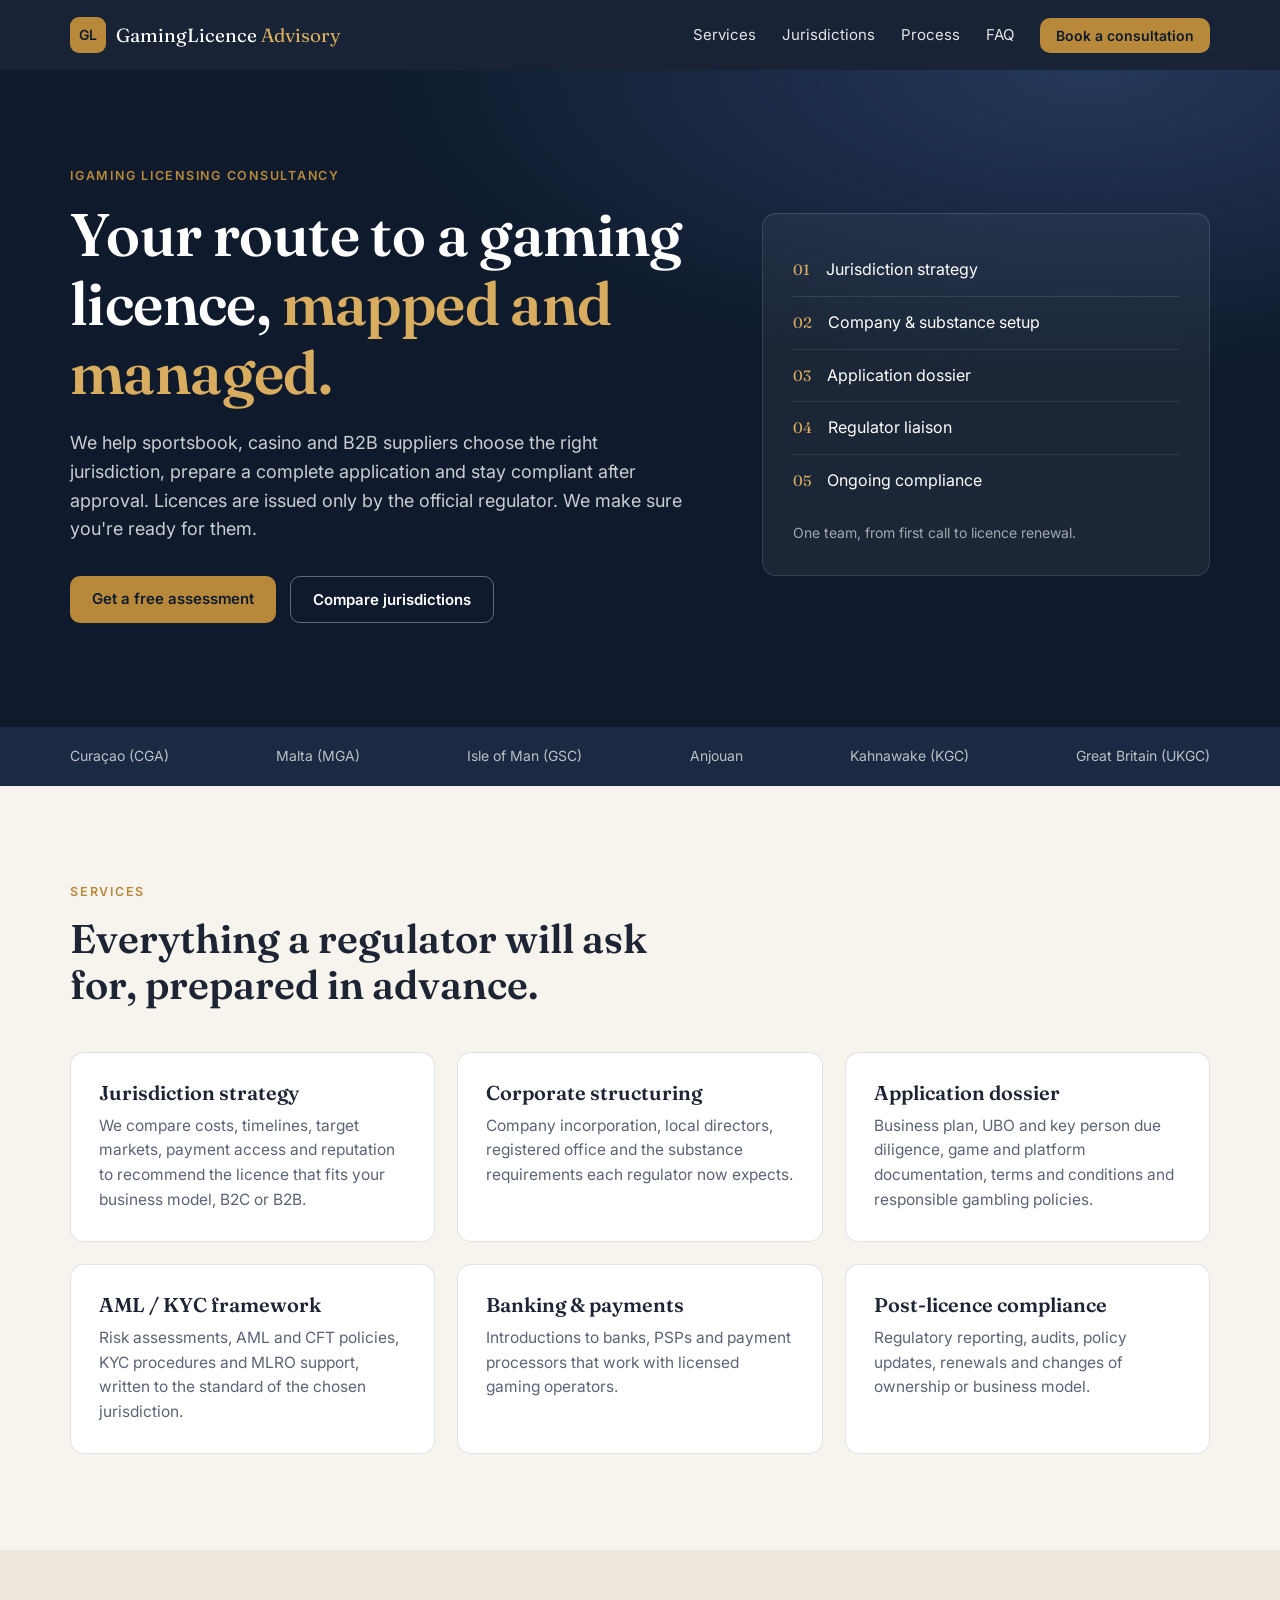
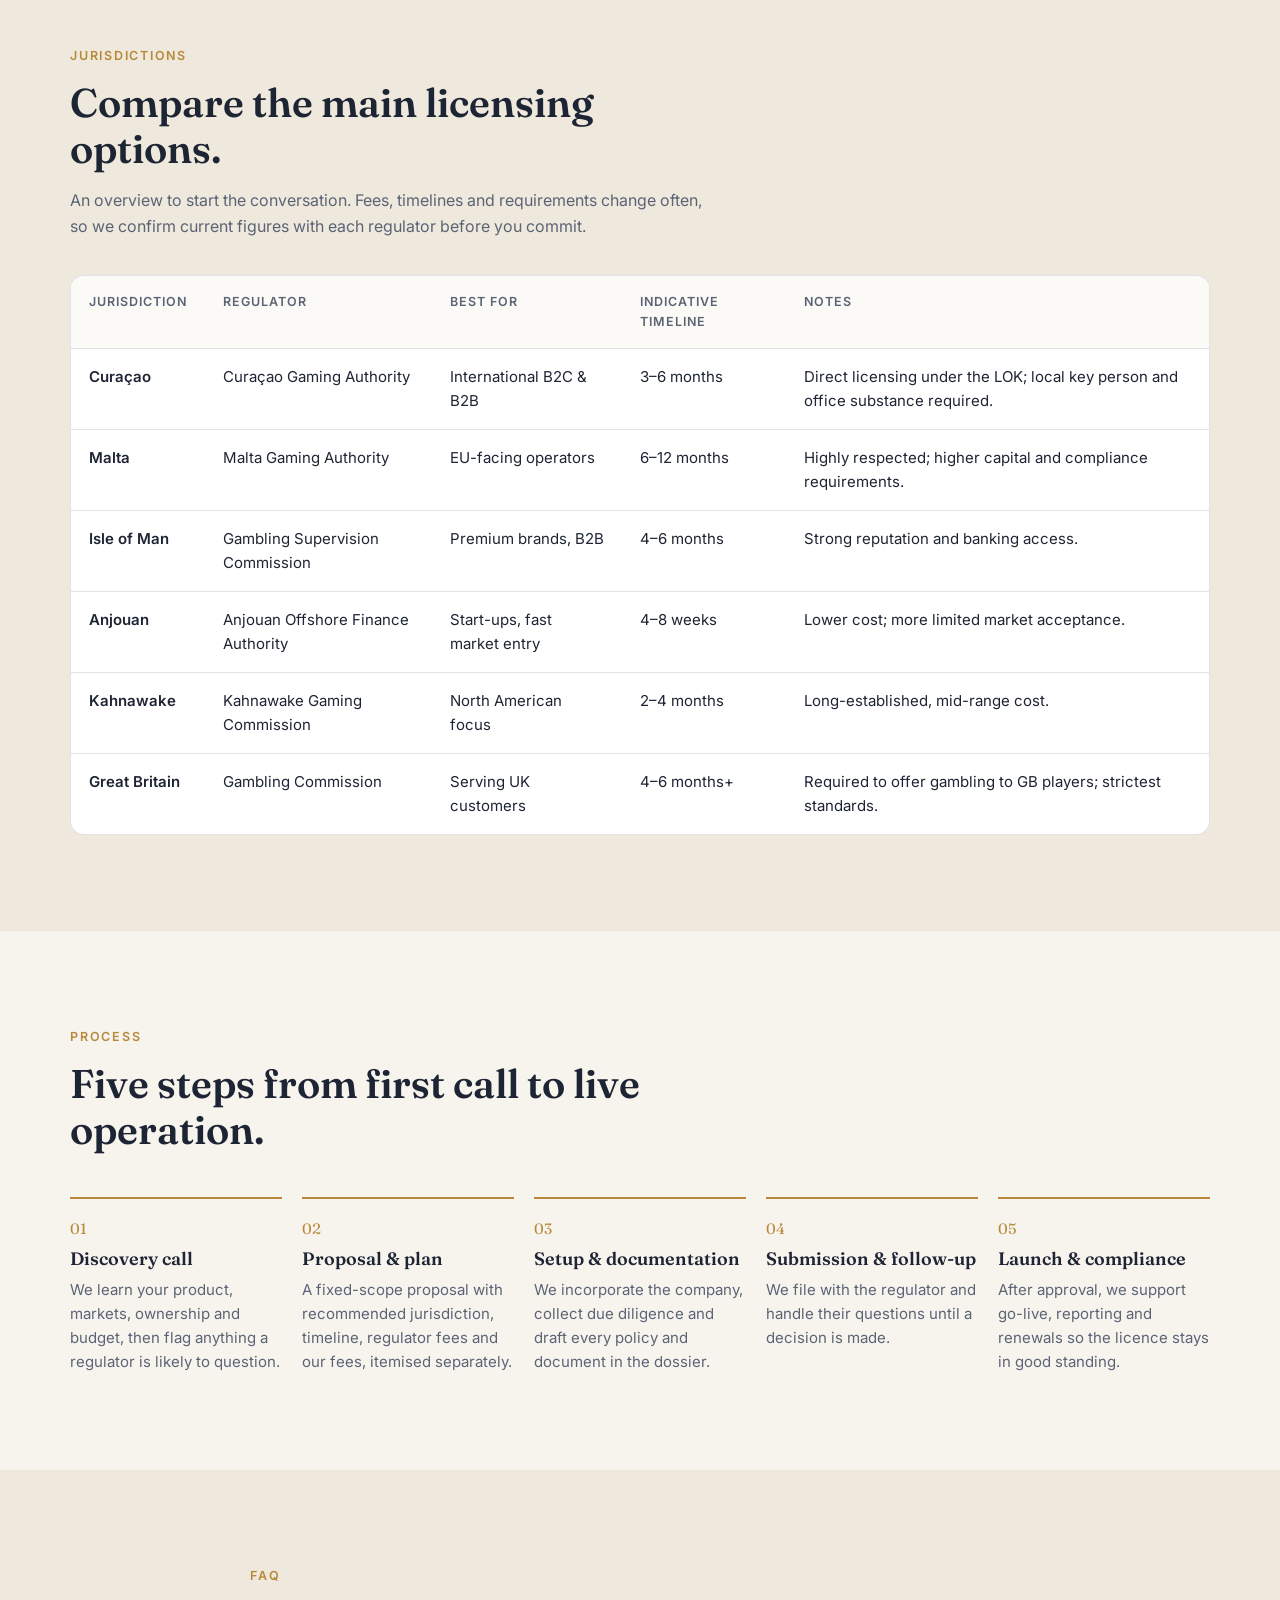
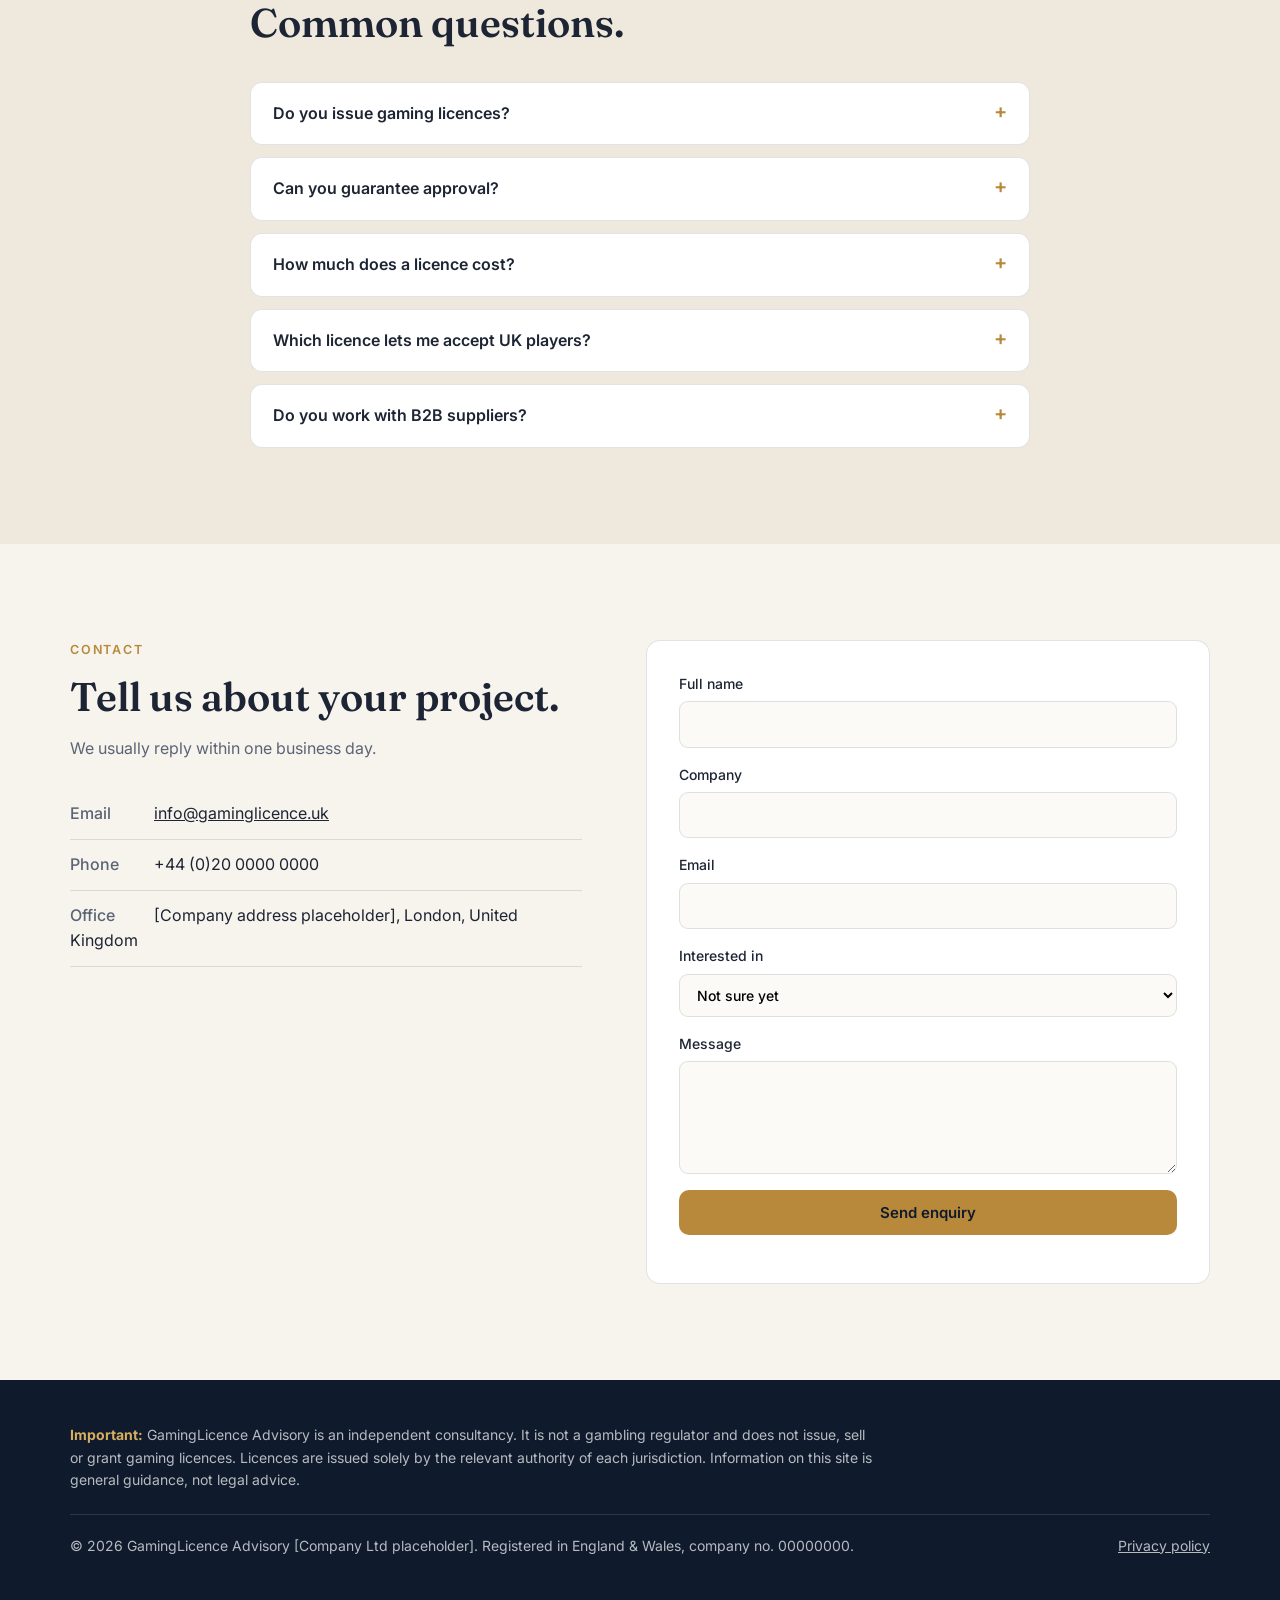
==== index.html @ 2da10152 "Initial site for gaminglicence.uk Co-Authored-By: Claude Opus 5.5 <noreply@anthropic.com> Claude-Ses" ====
<!DOCTYPE html>
<html lang="en">
<head>
<meta charset="utf-8">
<meta name="viewport" content="width=device-width, initial-scale=1">
<title>GamingLicence Advisory — iGaming Licensing Consultancy</title>
<meta name="description" content="Independent consultancy helping betting and casino operators obtain and maintain gaming licences from official regulators in Curaçao, Malta, the Isle of Man, Anjouan, Kahnawake and the UK.">
<link rel="icon" href="assets/favicon.svg" type="image/svg+xml">
<link rel="preconnect" href="https://fonts.googleapis.com">
<link rel="preconnect" href="https://fonts.gstatic.com" crossorigin>
<link href="https://fonts.googleapis.com/css2?family=Fraunces:opsz,wght@9..144,400;9..144,600&family=Inter:wght@400;500;600&display=swap" rel="stylesheet">
<link rel="stylesheet" href="assets/styles.css">
</head>
<body>

<header class="site-header">
  <div class="wrap header-inner">
    <a href="#top" class="brand" aria-label="GamingLicence Advisory home">
      <span class="brand-mark" aria-hidden="true">GL</span>
      <span class="brand-text">GamingLicence<em>Advisory</em></span>
    </a>
    <button class="nav-toggle" aria-expanded="false" aria-controls="nav">Menu</button>
    <nav id="nav" class="nav">
      <a href="#services">Services</a>
      <a href="#jurisdictions">Jurisdictions</a>
      <a href="#process">Process</a>
      <a href="#faq">FAQ</a>
      <a href="#contact" class="btn btn-small">Book a consultation</a>
    </nav>
  </div>
</header>

<main id="top">

  <section class="hero">
    <div class="wrap hero-grid">
      <div>
        <p class="eyebrow">iGaming licensing consultancy</p>
        <h1>Your route to a gaming licence, <span class="accent">mapped and managed.</span></h1>
        <p class="lead">We help sportsbook, casino and B2B suppliers choose the right jurisdiction, prepare a complete application and stay compliant after approval. Licences are issued only by the official regulator. We make sure you're ready for them.</p>
        <div class="hero-cta">
          <a href="#contact" class="btn">Get a free assessment</a>
          <a href="#jurisdictions" class="btn btn-ghost">Compare jurisdictions</a>
        </div>
      </div>
      <aside class="hero-card" aria-label="How we work">
        <ol class="mini-steps">
          <li><span>01</span>Jurisdiction strategy</li>
          <li><span>02</span>Company &amp; substance setup</li>
          <li><span>03</span>Application dossier</li>
          <li><span>04</span>Regulator liaison</li>
          <li><span>05</span>Ongoing compliance</li>
        </ol>
        <p class="hero-card-note">One team, from first call to licence renewal.</p>
      </aside>
    </div>
  </section>

  <section class="strip">
    <div class="wrap strip-inner">
      <span>Curaçao (CGA)</span><span>Malta (MGA)</span><span>Isle of Man (GSC)</span><span>Anjouan</span><span>Kahnawake (KGC)</span><span>Great Britain (UKGC)</span>
    </div>
  </section>

  <section id="services" class="section">
    <div class="wrap">
      <p class="eyebrow">Services</p>
      <h2>Everything a regulator will ask for, prepared in advance.</h2>
      <div class="cards">
        <article class="card">
          <h3>Jurisdiction strategy</h3>
          <p>We compare costs, timelines, target markets, payment access and reputation to recommend the licence that fits your business model, B2C or B2B.</p>
        </article>
        <article class="card">
          <h3>Corporate structuring</h3>
          <p>Company incorporation, local directors, registered office and the substance requirements each regulator now expects.</p>
        </article>
        <article class="card">
          <h3>Application dossier</h3>
          <p>Business plan, UBO and key person due diligence, game and platform documentation, terms and conditions and responsible gambling policies.</p>
        </article>
        <article class="card">
          <h3>AML / KYC framework</h3>
          <p>Risk assessments, AML and CFT policies, KYC procedures and MLRO support, written to the standard of the chosen jurisdiction.</p>
        </article>
        <article class="card">
          <h3>Banking &amp; payments</h3>
          <p>Introductions to banks, PSPs and payment processors that work with licensed gaming operators.</p>
        </article>
        <article class="card">
          <h3>Post-licence compliance</h3>
          <p>Regulatory reporting, audits, policy updates, renewals and changes of ownership or business model.</p>
        </article>
      </div>
    </div>
  </section>

  <section id="jurisdictions" class="section section-alt">
    <div class="wrap">
      <p class="eyebrow">Jurisdictions</p>
      <h2>Compare the main licensing options.</h2>
      <p class="section-lead">An overview to start the conversation. Fees, timelines and requirements change often, so we confirm current figures with each regulator before you commit.</p>
      <div class="table-wrap">
        <table>
          <thead>
            <tr><th>Jurisdiction</th><th>Regulator</th><th>Best for</th><th>Indicative timeline</th><th>Notes</th></tr>
          </thead>
          <tbody>
            <tr><td>Curaçao</td><td>Curaçao Gaming Authority</td><td>International B2C &amp; B2B</td><td>3–6 months</td><td>Direct licensing under the LOK; local key person and office substance required.</td></tr>
            <tr><td>Malta</td><td>Malta Gaming Authority</td><td>EU-facing operators</td><td>6–12 months</td><td>Highly respected; higher capital and compliance requirements.</td></tr>
            <tr><td>Isle of Man</td><td>Gambling Supervision Commission</td><td>Premium brands, B2B</td><td>4–6 months</td><td>Strong reputation and banking access.</td></tr>
            <tr><td>Anjouan</td><td>Anjouan Offshore Finance Authority</td><td>Start-ups, fast market entry</td><td>4–8 weeks</td><td>Lower cost; more limited market acceptance.</td></tr>
            <tr><td>Kahnawake</td><td>Kahnawake Gaming Commission</td><td>North American focus</td><td>2–4 months</td><td>Long-established, mid-range cost.</td></tr>
            <tr><td>Great Britain</td><td>Gambling Commission</td><td>Serving UK customers</td><td>4–6 months+</td><td>Required to offer gambling to GB players; strictest standards.</td></tr>
          </tbody>
        </table>
      </div>
    </div>
  </section>

  <section id="process" class="section">
    <div class="wrap">
      <p class="eyebrow">Process</p>
      <h2>Five steps from first call to live operation.</h2>
      <ol class="steps">
        <li><h3>Discovery call</h3><p>We learn your product, markets, ownership and budget, then flag anything a regulator is likely to question.</p></li>
        <li><h3>Proposal &amp; plan</h3><p>A fixed-scope proposal with recommended jurisdiction, timeline, regulator fees and our fees, itemised separately.</p></li>
        <li><h3>Setup &amp; documentation</h3><p>We incorporate the company, collect due diligence and draft every policy and document in the dossier.</p></li>
        <li><h3>Submission &amp; follow-up</h3><p>We file with the regulator and handle their questions until a decision is made.</p></li>
        <li><h3>Launch &amp; compliance</h3><p>After approval, we support go-live, reporting and renewals so the licence stays in good standing.</p></li>
      </ol>
    </div>
  </section>

  <section id="faq" class="section section-alt">
    <div class="wrap narrow">
      <p class="eyebrow">FAQ</p>
      <h2>Common questions.</h2>
      <details><summary>Do you issue gaming licences?</summary><p>No. Gaming licences are granted only by the official regulator of each jurisdiction. We are an independent consultancy: we prepare and manage your application and liaise with the regulator on your behalf. The decision is always the regulator's.</p></details>
      <details><summary>Can you guarantee approval?</summary><p>No one can guarantee a regulator's decision. What we can do is assess your eligibility up front and make sure the application is complete, consistent and well-evidenced.</p></details>
      <details><summary>How much does a licence cost?</summary><p>Total cost combines the regulator's own fees, company and substance costs, and our professional fees. These vary widely by jurisdiction, so we provide an itemised estimate after the discovery call.</p></details>
      <details><summary>Which licence lets me accept UK players?</summary><p>Offering gambling to customers in Great Britain requires a licence from the Gambling Commission. An offshore licence does not allow you to target GB customers.</p></details>
      <details><summary>Do you work with B2B suppliers?</summary><p>Yes. We support platform, game and service providers with supplier licences and registrations, including the new B2B framework in Curaçao.</p></details>
    </div>
  </section>

  <section id="contact" class="section">
    <div class="wrap contact-grid">
      <div>
        <p class="eyebrow">Contact</p>
        <h2>Tell us about your project.</h2>
        <p class="section-lead">We usually reply within one business day.</p>
        <ul class="contact-list">
          <li><strong>Email</strong> <a href="mailto:info@gaminglicence.uk">info@gaminglicence.uk</a></li>
          <li><strong>Phone</strong> +44 (0)20 0000 0000</li>
          <li><strong>Office</strong> [Company address placeholder], London, United Kingdom</li>
        </ul>
      </div>
      <form class="form" action="contact.php" method="post" id="contact-form">
        <label>Full name<input name="name" required autocomplete="name"></label>
        <label>Company<input name="company" autocomplete="organization"></label>
        <label>Email<input type="email" name="email" required autocomplete="email"></label>
        <label>Interested in
          <select name="interest">
            <option>Not sure yet</option>
            <option>Curaçao</option>
            <option>Malta</option>
            <option>Isle of Man</option>
            <option>Anjouan</option>
            <option>Kahnawake</option>
            <option>Great Britain</option>
          </select>
        </label>
        <label>Message<textarea name="message" rows="4" required></textarea></label>
        <input type="text" name="website" class="hp" tabindex="-1" autocomplete="off" aria-hidden="true">
        <button class="btn" type="submit">Send enquiry</button>
        <p class="form-status" role="status" aria-live="polite"></p>
      </form>
    </div>
  </section>

</main>

<footer class="site-footer">
  <div class="wrap">
    <p class="disclaimer"><strong>Important:</strong> GamingLicence Advisory is an independent consultancy. It is not a gambling regulator and does not issue, sell or grant gaming licences. Licences are issued solely by the relevant authority of each jurisdiction. Information on this site is general guidance, not legal advice.</p>
    <div class="footer-row">
      <span>© <span id="year"></span> GamingLicence Advisory [Company Ltd placeholder]. Registered in England &amp; Wales, company no. 00000000.</span>
      <a href="privacy.html">Privacy policy</a>
    </div>
  </div>
</footer>

<script src="assets/main.js"></script>
</body>
</html>
---- assets/styles.css ----
:root {
  --ink: #0f1b2d;
  --ink-2: #1b2a42;
  --paper: #f7f4ee;
  --paper-2: #efe9dd;
  --text: #1d2433;
  --muted: #5b6475;
  --brass: #b8893b;
  --brass-2: #d9ad5f;
  --line: rgba(15, 27, 45, .12);
  --radius: 14px;
  --serif: "Fraunces", Georgia, serif;
  --sans: "Inter", system-ui, -apple-system, Segoe UI, sans-serif;
}
* { box-sizing: border-box; }
html { scroll-behavior: smooth; }
body { margin: 0; font-family: var(--sans); color: var(--text); background: var(--paper); line-height: 1.6; font-size: 16px; }
a { color: inherit; }
img { max-width: 100%; }
.wrap { width: min(1140px, 100% - 40px); margin-inline: auto; }
.narrow { width: min(780px, 100% - 40px); }

/* header */
.site-header { position: sticky; top: 0; z-index: 10; background: rgba(15, 27, 45, .96); backdrop-filter: blur(8px); color: #fff; }
.header-inner { display: flex; align-items: center; justify-content: space-between; height: 70px; }
.brand { display: flex; align-items: center; gap: 10px; text-decoration: none; }
.brand-mark { display: grid; place-items: center; width: 36px; height: 36px; border-radius: 9px; background: var(--brass); color: var(--ink); font-weight: 600; font-size: 14px; letter-spacing: .5px; }
.brand-text { font-family: var(--serif); font-size: 19px; }
.brand-text em { font-style: normal; color: var(--brass-2); margin-left: 4px; }
.nav { display: flex; align-items: center; gap: 26px; font-size: 15px; }
.nav a { text-decoration: none; opacity: .88; }
.nav a:hover { opacity: 1; }
.nav-toggle { display: none; background: none; border: 1px solid rgba(255,255,255,.3); color: #fff; border-radius: 8px; padding: 6px 12px; font: inherit; }

/* buttons */
.btn { display: inline-block; background: var(--brass); color: var(--ink); text-decoration: none; font-weight: 600; padding: 13px 22px; border-radius: 10px; border: 0; cursor: pointer; font: 600 15px var(--sans); transition: background .2s, transform .2s; }
.btn:hover { background: var(--brass-2); transform: translateY(-1px); }
.btn-small { padding: 9px 16px; font-size: 14px; opacity: 1 !important; }
.btn-ghost { background: transparent; color: #fff; border: 1px solid rgba(255,255,255,.35); }
.btn-ghost:hover { background: rgba(255,255,255,.08); }

/* hero */
.hero { background: radial-gradient(1200px 500px at 85% 0%, #24385a 0%, transparent 60%), var(--ink); color: #fff; padding: 96px 0 104px; }
.hero-grid { display: grid; grid-template-columns: 1.4fr 1fr; gap: 64px; align-items: center; }
.eyebrow { text-transform: uppercase; letter-spacing: .14em; font-size: 12.5px; font-weight: 600; color: var(--brass); margin: 0 0 14px; }
h1, h2, h3 { font-family: var(--serif); font-weight: 600; line-height: 1.15; margin: 0; }
h1 { font-size: clamp(38px, 5vw, 60px); letter-spacing: -.01em; }
h1 .accent { color: var(--brass-2); }
h2 { font-size: clamp(28px, 3.4vw, 40px); max-width: 22ch; }
h3 { font-size: 20px; }
.lead { font-size: 18px; color: rgba(255,255,255,.78); max-width: 56ch; margin: 22px 0 32px; }
.hero-cta { display: flex; flex-wrap: wrap; gap: 14px; }
.hero-card { background: rgba(255,255,255,.05); border: 1px solid rgba(255,255,255,.12); border-radius: var(--radius); padding: 30px; }
.mini-steps { list-style: none; margin: 0; padding: 0; }
.mini-steps li { display: flex; gap: 16px; align-items: baseline; padding: 13px 0; border-bottom: 1px solid rgba(255,255,255,.1); font-size: 16px; }
.mini-steps li:last-child { border-bottom: 0; }
.mini-steps span { font-family: var(--serif); color: var(--brass-2); font-size: 15px; }
.hero-card-note { margin: 16px 0 0; font-size: 14px; color: rgba(255,255,255,.6); }

.strip { background: var(--ink-2); color: rgba(255,255,255,.7); font-size: 14px; }
.strip-inner { display: flex; flex-wrap: wrap; justify-content: space-between; gap: 12px 24px; padding: 18px 0; }

/* sections */
.section { padding: 96px 0; }
.section-alt { background: var(--paper-2); }
.section-lead { color: var(--muted); max-width: 64ch; margin: 16px 0 0; }
.cards { display: grid; grid-template-columns: repeat(3, 1fr); gap: 22px; margin-top: 44px; }
.card { background: #fff; border: 1px solid var(--line); border-radius: var(--radius); padding: 28px; transition: box-shadow .2s, transform .2s; }
.card:hover { box-shadow: 0 14px 34px rgba(15,27,45,.08); transform: translateY(-2px); }
.card h3 { margin-bottom: 10px; }
.card p { margin: 0; color: var(--muted); font-size: 15.5px; }

.table-wrap { overflow-x: auto; margin-top: 36px; background: #fff; border: 1px solid var(--line); border-radius: var(--radius); }
table { width: 100%; border-collapse: collapse; font-size: 15px; min-width: 760px; }
th, td { text-align: left; padding: 16px 18px; border-bottom: 1px solid var(--line); vertical-align: top; }
th { font-size: 12.5px; text-transform: uppercase; letter-spacing: .08em; color: var(--muted); font-weight: 600; background: #fbfaf7; }
tbody tr:last-child td { border-bottom: 0; }
td:first-child { font-weight: 600; white-space: nowrap; }
td:nth-child(4) { white-space: nowrap; }

.steps { list-style: none; counter-reset: s; margin: 44px 0 0; padding: 0; display: grid; grid-template-columns: repeat(5, 1fr); gap: 20px; }
.steps li { counter-increment: s; border-top: 2px solid var(--brass); padding-top: 18px; }
.steps li::before { content: "0" counter(s); font-family: var(--serif); color: var(--brass); font-size: 15px; display: block; margin-bottom: 8px; }
.steps h3 { font-size: 18px; margin-bottom: 8px; }
.steps p { margin: 0; color: var(--muted); font-size: 15px; }

details { background: #fff; border: 1px solid var(--line); border-radius: 12px; padding: 0 22px; margin-top: 12px; }
details:first-of-type { margin-top: 36px; }
summary { cursor: pointer; padding: 18px 0; font-weight: 600; list-style: none; display: flex; justify-content: space-between; }
summary::after { content: "+"; color: var(--brass); font-size: 20px; line-height: 1; }
details[open] summary::after { content: "–"; }
details p { margin: 0 0 18px; color: var(--muted); }

.contact-grid { display: grid; grid-template-columns: 1fr 1.1fr; gap: 64px; }
.contact-list { list-style: none; padding: 0; margin: 28px 0 0; }
.contact-list li { padding: 12px 0; border-bottom: 1px solid var(--line); }
.contact-list strong { display: inline-block; width: 80px; color: var(--muted); font-weight: 500; }
.form { background: #fff; border: 1px solid var(--line); border-radius: var(--radius); padding: 32px; display: grid; gap: 16px; }
.form label { display: grid; gap: 6px; font-size: 14px; font-weight: 500; }
.form input, .form select, .form textarea { font: inherit; padding: 11px 13px; border: 1px solid var(--line); border-radius: 9px; background: #fbfaf7; }
.form input:focus, .form select:focus, .form textarea:focus { outline: 2px solid var(--brass); outline-offset: 1px; }
.hp { position: absolute; left: -9999px; }
.form-status { margin: 0; font-size: 14px; color: var(--muted); }

.site-footer { background: var(--ink); color: rgba(255,255,255,.7); padding: 44px 0; font-size: 14px; }
.disclaimer { max-width: 90ch; margin: 0 0 22px; }
.disclaimer strong { color: var(--brass-2); }
.footer-row { display: flex; flex-wrap: wrap; justify-content: space-between; gap: 12px; border-top: 1px solid rgba(255,255,255,.12); padding-top: 20px; }

/* legal page */
.legal { padding: 72px 0 96px; }
.legal h1 { font-size: 40px; margin-bottom: 24px; }
.legal h2 { font-size: 22px; margin: 32px 0 8px; max-width: none; }
.legal p, .legal li { color: var(--muted); }

@media (max-width: 960px) {
  .hero-grid, .contact-grid { grid-template-columns: 1fr; gap: 40px; }
  .cards { grid-template-columns: 1fr 1fr; }
  .steps { grid-template-columns: 1fr 1fr; }
}
@media (max-width: 720px) {
  .nav-toggle { display: block; }
  .nav { display: none; position: absolute; top: 70px; left: 0; right: 0; flex-direction: column; align-items: flex-start; gap: 16px; padding: 20px; background: var(--ink); }
  .nav.open { display: flex; }
  .cards, .steps { grid-template-columns: 1fr; }
  .hero { padding: 64px 0 72px; }
  .section { padding: 68px 0; }
}
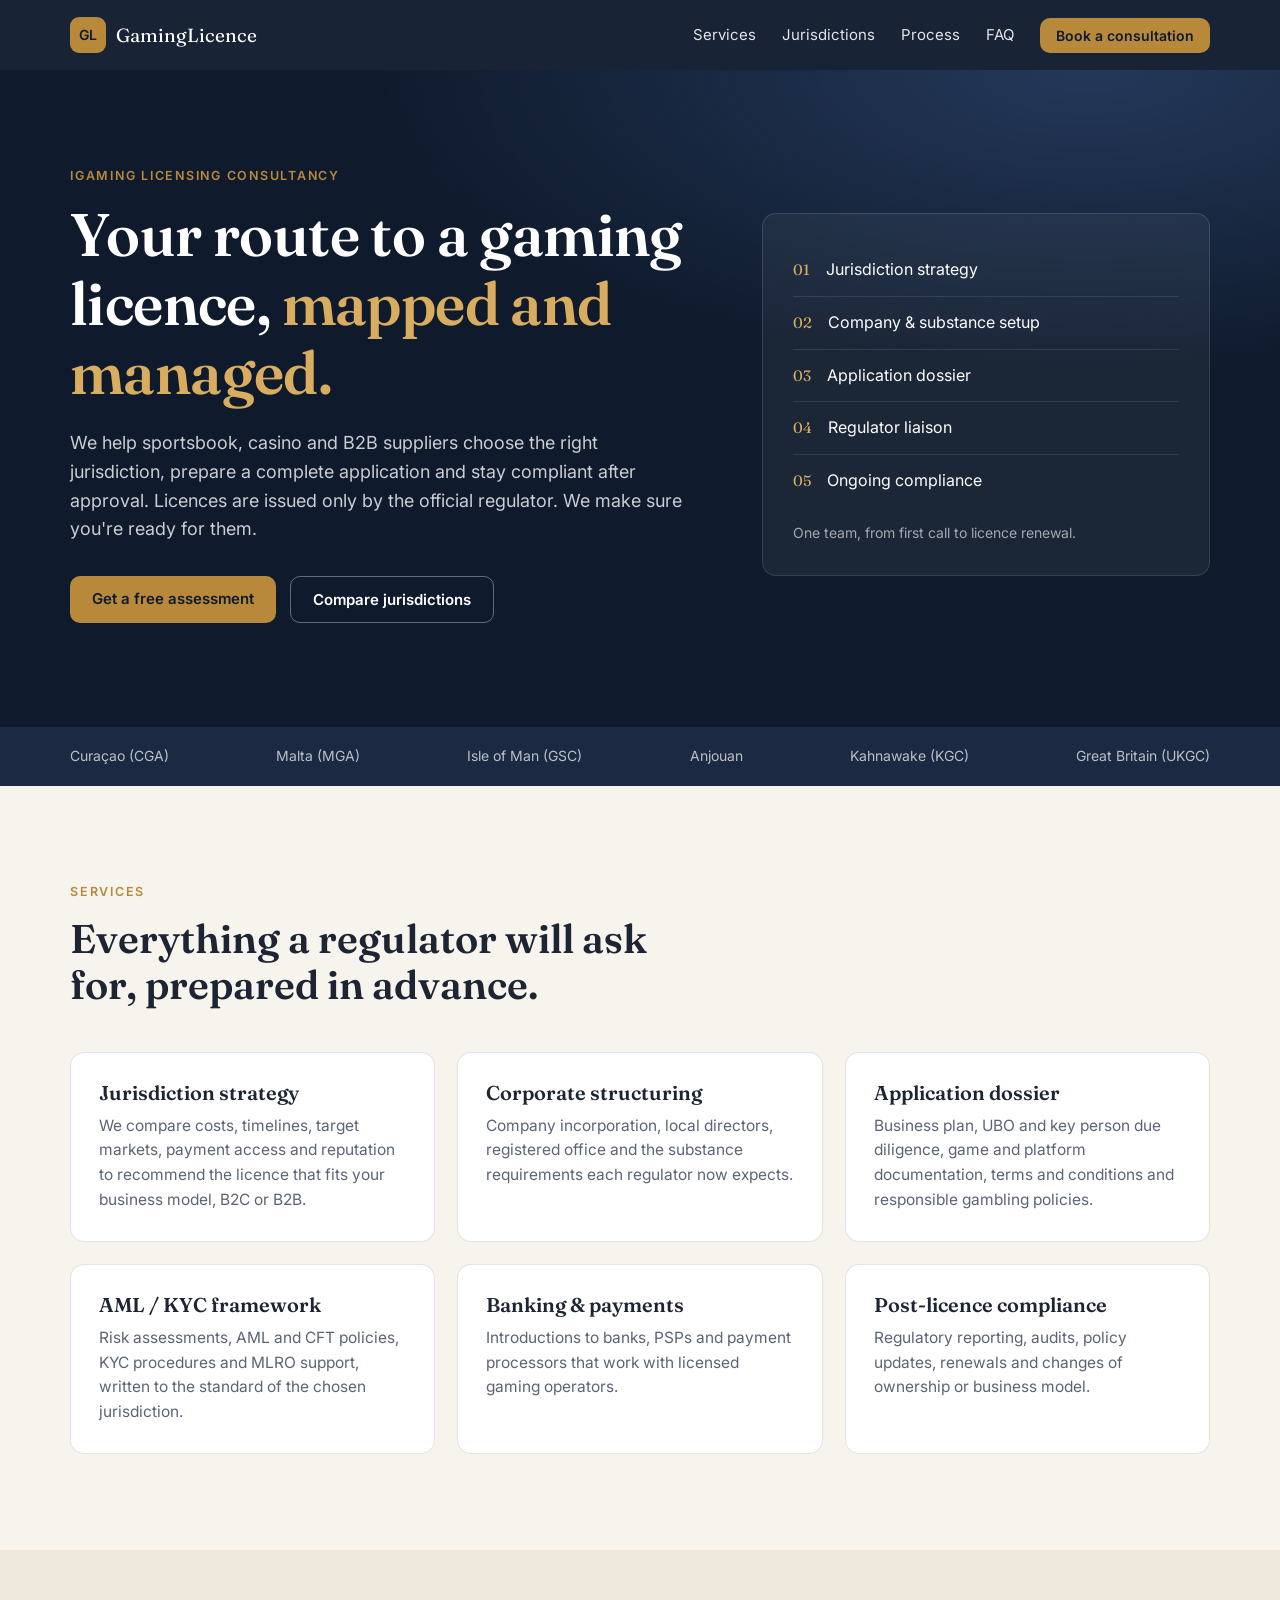
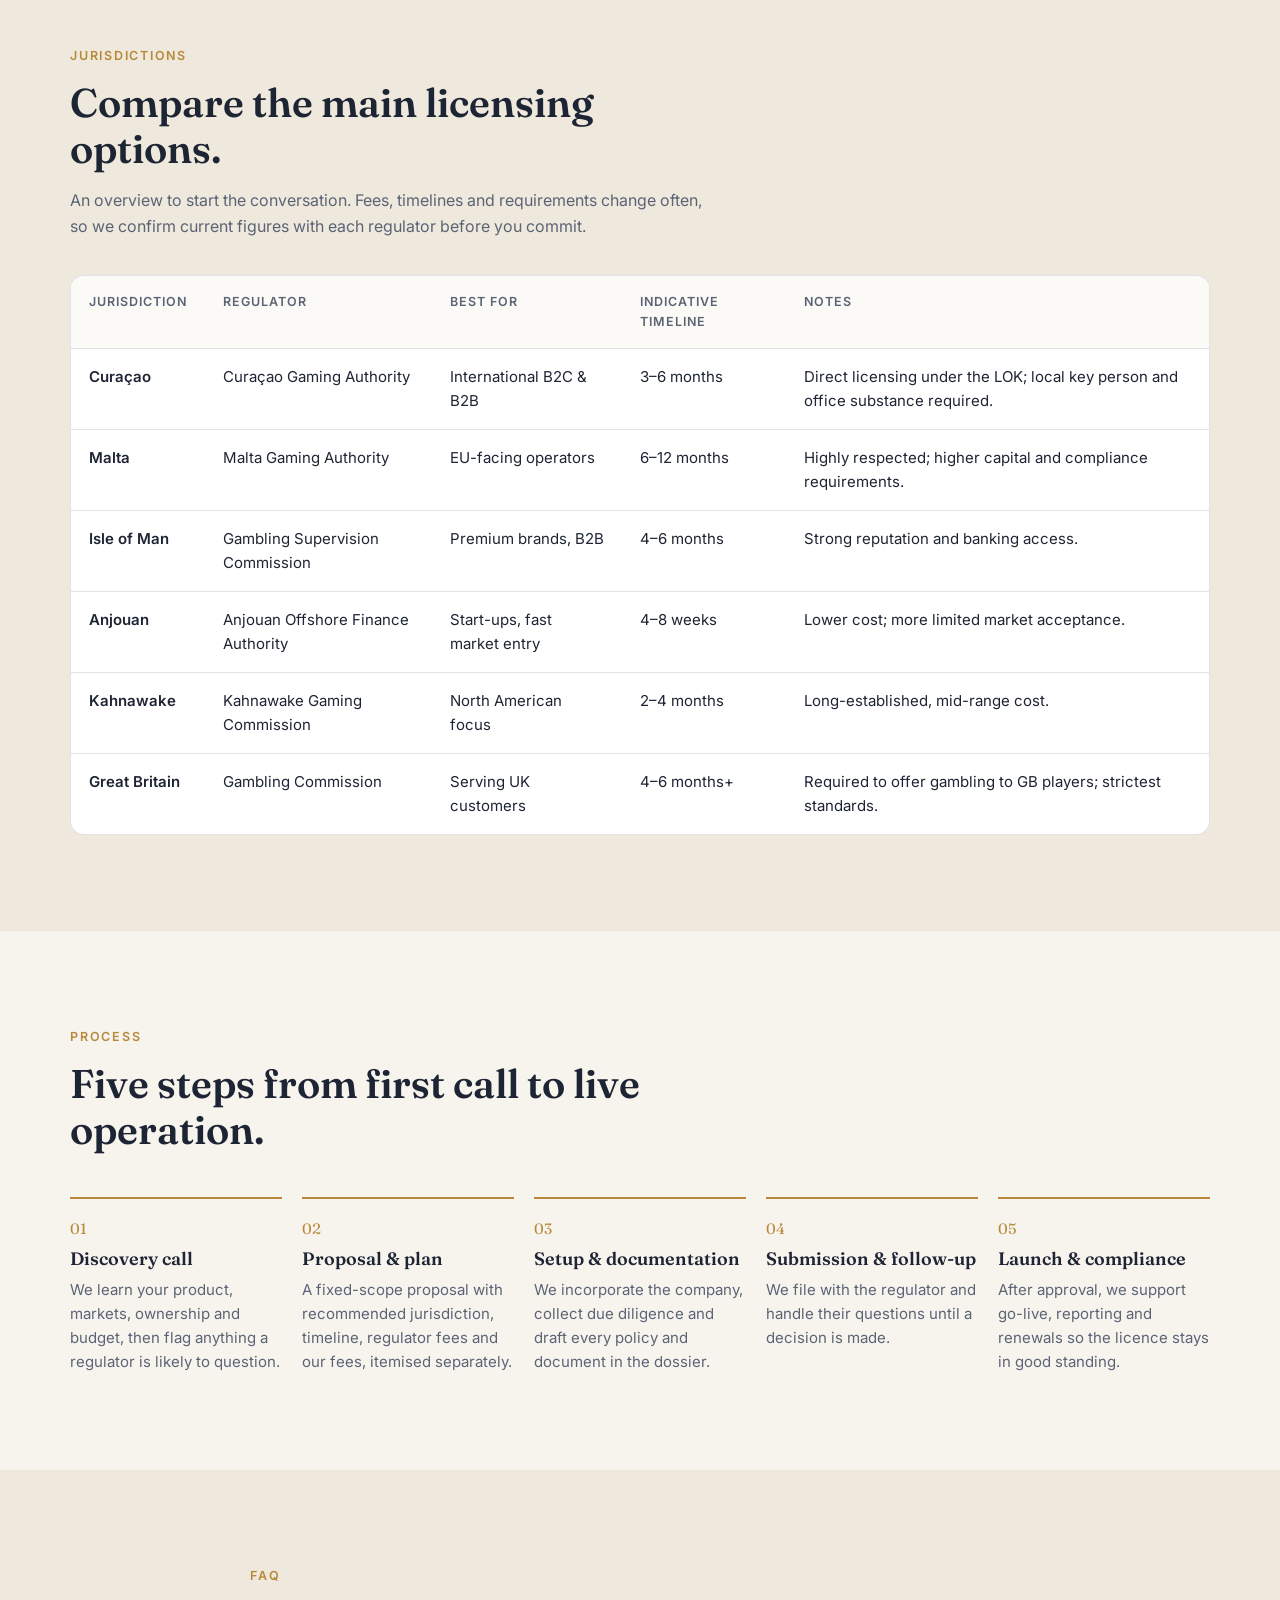
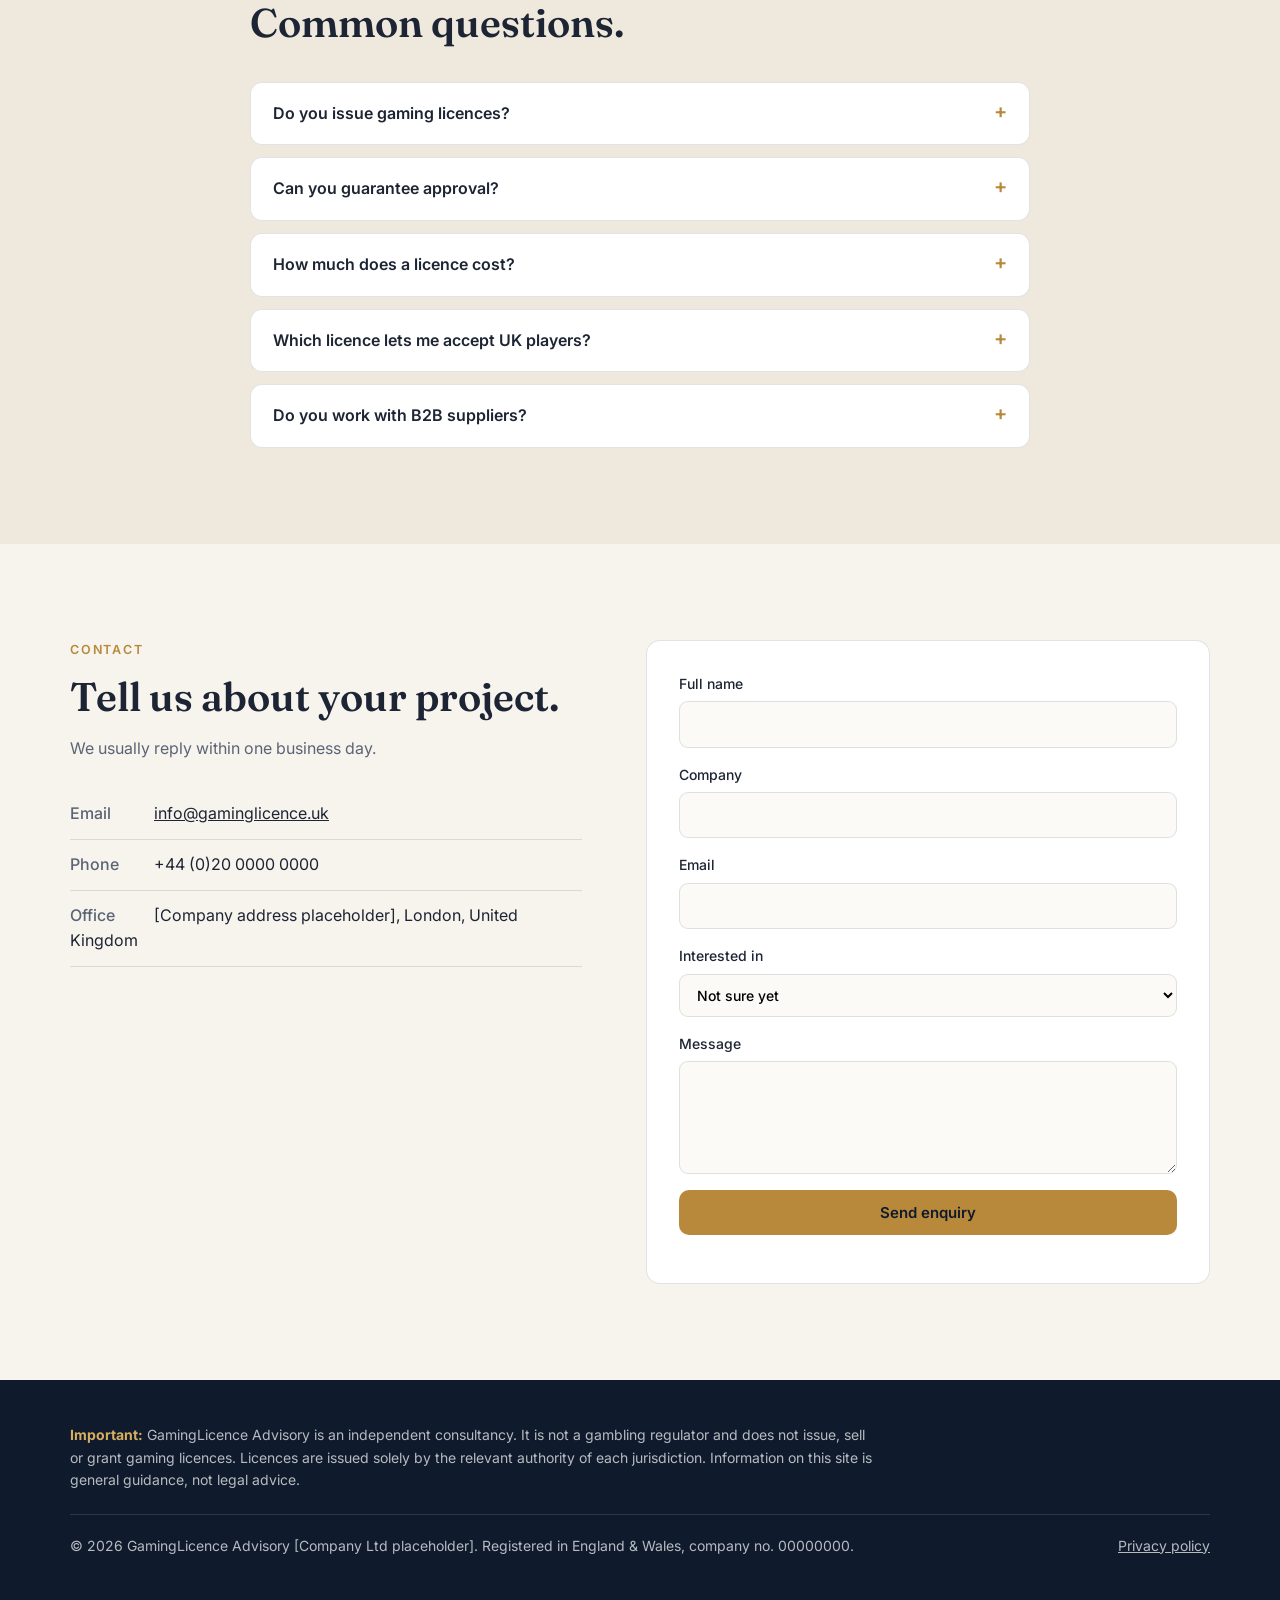
==== commit c7c9be00: "Remove Advisory from header logo Co-Authored-By: Claude Opus 5.5 <noreply@anthropic.com> Claude-Sess" ====
--- a/index.html
+++ b/index.html
@@ -9,15 +9,15 @@
 <link rel="preconnect" href="https://fonts.googleapis.com">
 <link rel="preconnect" href="https://fonts.gstatic.com" crossorigin>
 <link href="https://fonts.googleapis.com/css2?family=Fraunces:opsz,wght@9..144,400;9..144,600&family=Inter:wght@400;500;600&display=swap" rel="stylesheet">
-<link rel="stylesheet" href="assets/styles.css">
+<link rel="stylesheet" href="assets/styles.css?v=2">
 </head>
 <body>
 
 <header class="site-header">
   <div class="wrap header-inner">
-    <a href="#top" class="brand" aria-label="GamingLicence Advisory home">
+    <a href="#top" class="brand" aria-label="GamingLicence home">
       <span class="brand-mark" aria-hidden="true">GL</span>
-      <span class="brand-text">GamingLicence<em>Advisory</em></span>
+      <span class="brand-text">GamingLicence</span>
     </a>
     <button class="nav-toggle" aria-expanded="false" aria-controls="nav">Menu</button>
     <nav id="nav" class="nav">
@@ -191,6 +191,6 @@
   </div>
 </footer>
 
-<script src="assets/main.js"></script>
+<script src="assets/main.js?v=2"></script>
 </body>
 </html>
--- a/assets/styles.css
+++ b/assets/styles.css
@@ -118,6 +118,11 @@
   .cards { grid-template-columns: 1fr 1fr; }
   .steps { grid-template-columns: 1fr 1fr; }
 }
+@media (max-width: 900px) {
+  .nav-toggle { display: block; }
+  .nav { display: none; position: absolute; top: 70px; left: 0; right: 0; flex-direction: column; align-items: flex-start; gap: 16px; padding: 20px; background: var(--ink); }
+  .nav.open { display: flex; }
+}
 @media (max-width: 720px) {
   .nav-toggle { display: block; }
   .nav { display: none; position: absolute; top: 70px; left: 0; right: 0; flex-direction: column; align-items: flex-start; gap: 16px; padding: 20px; background: var(--ink); }
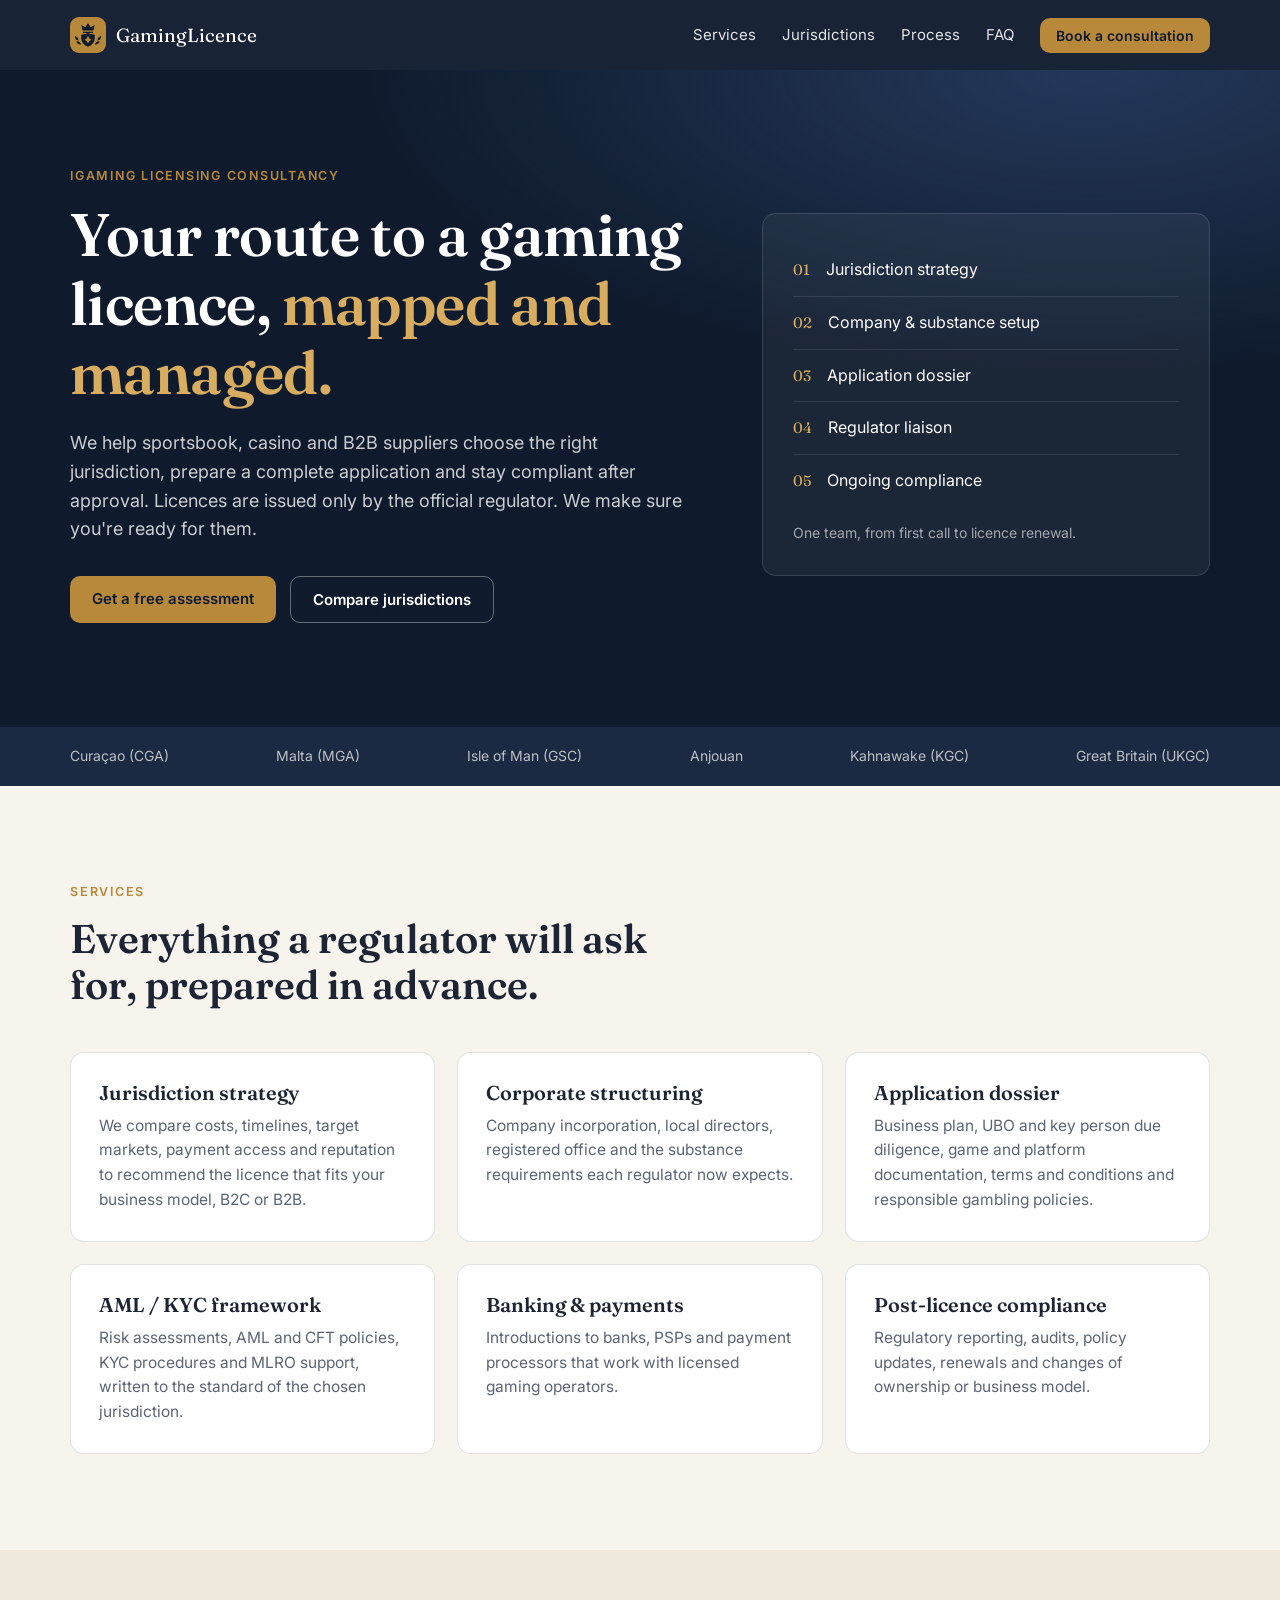
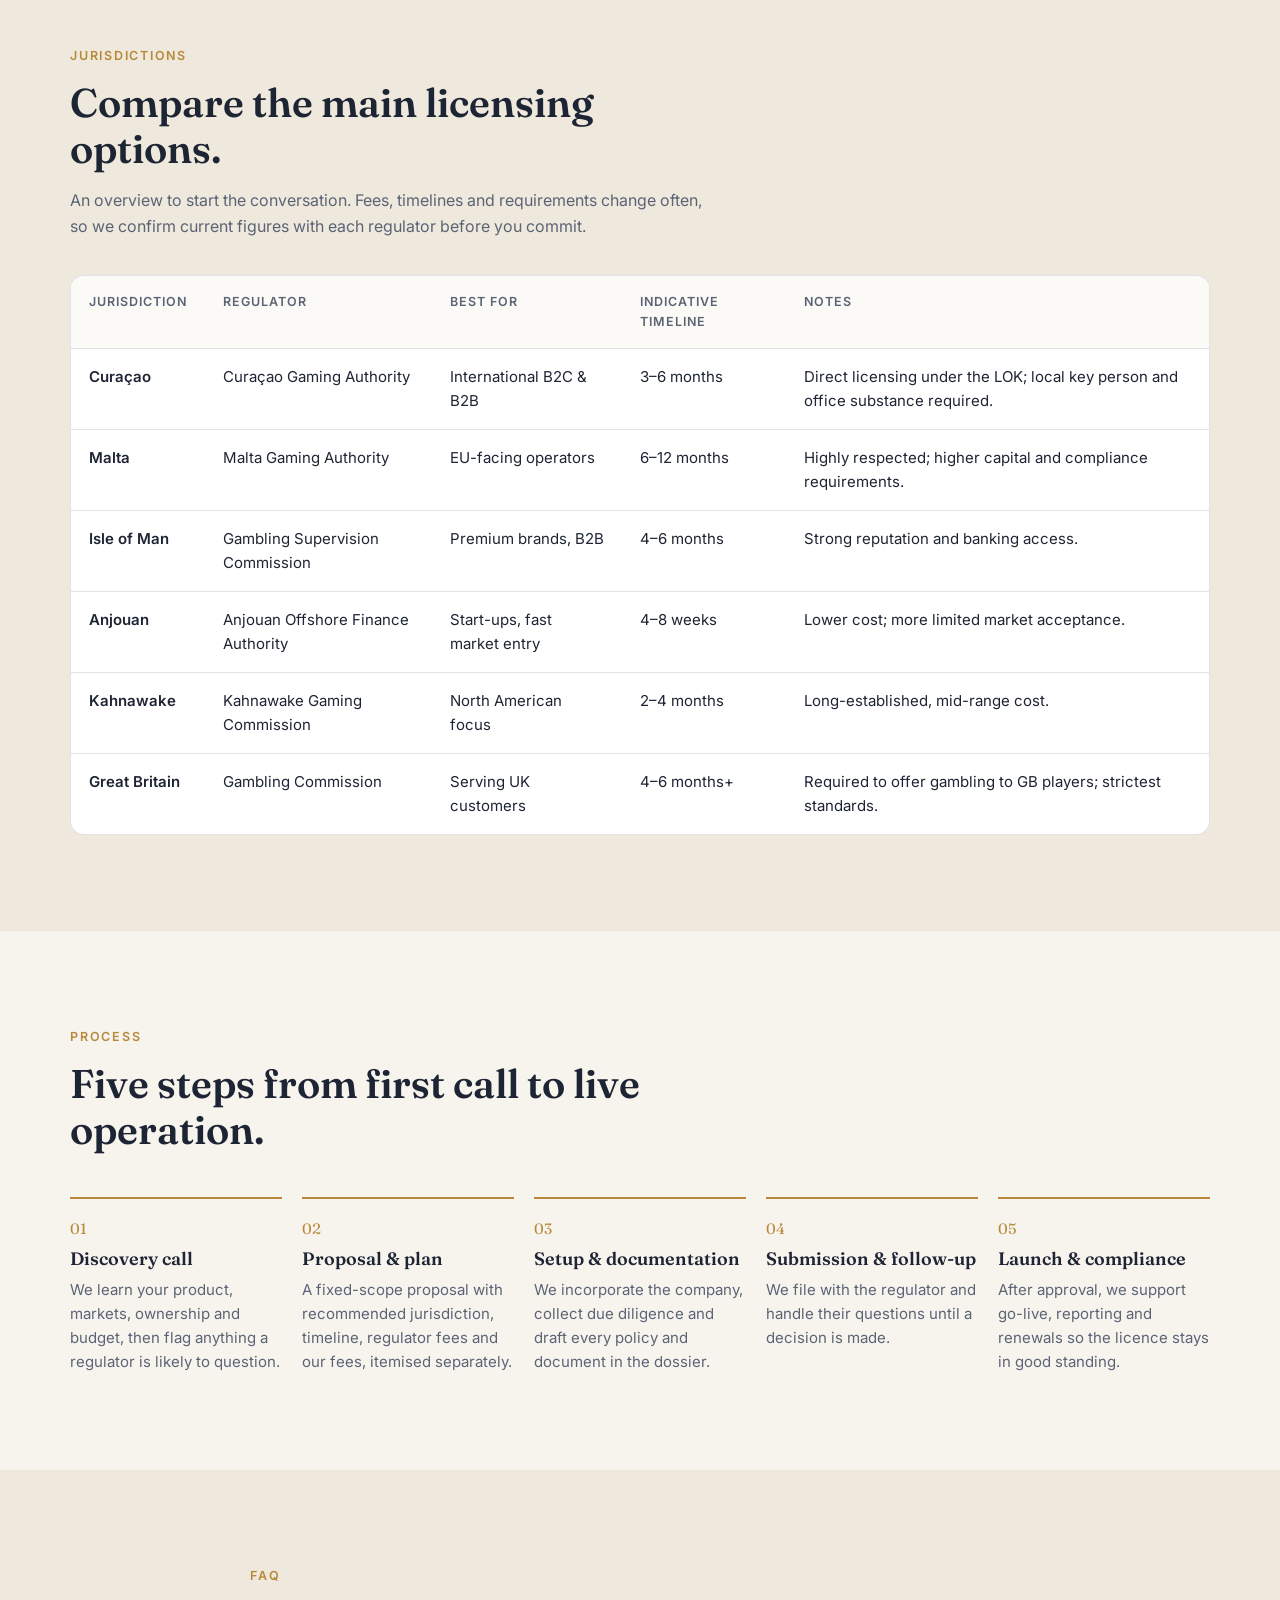
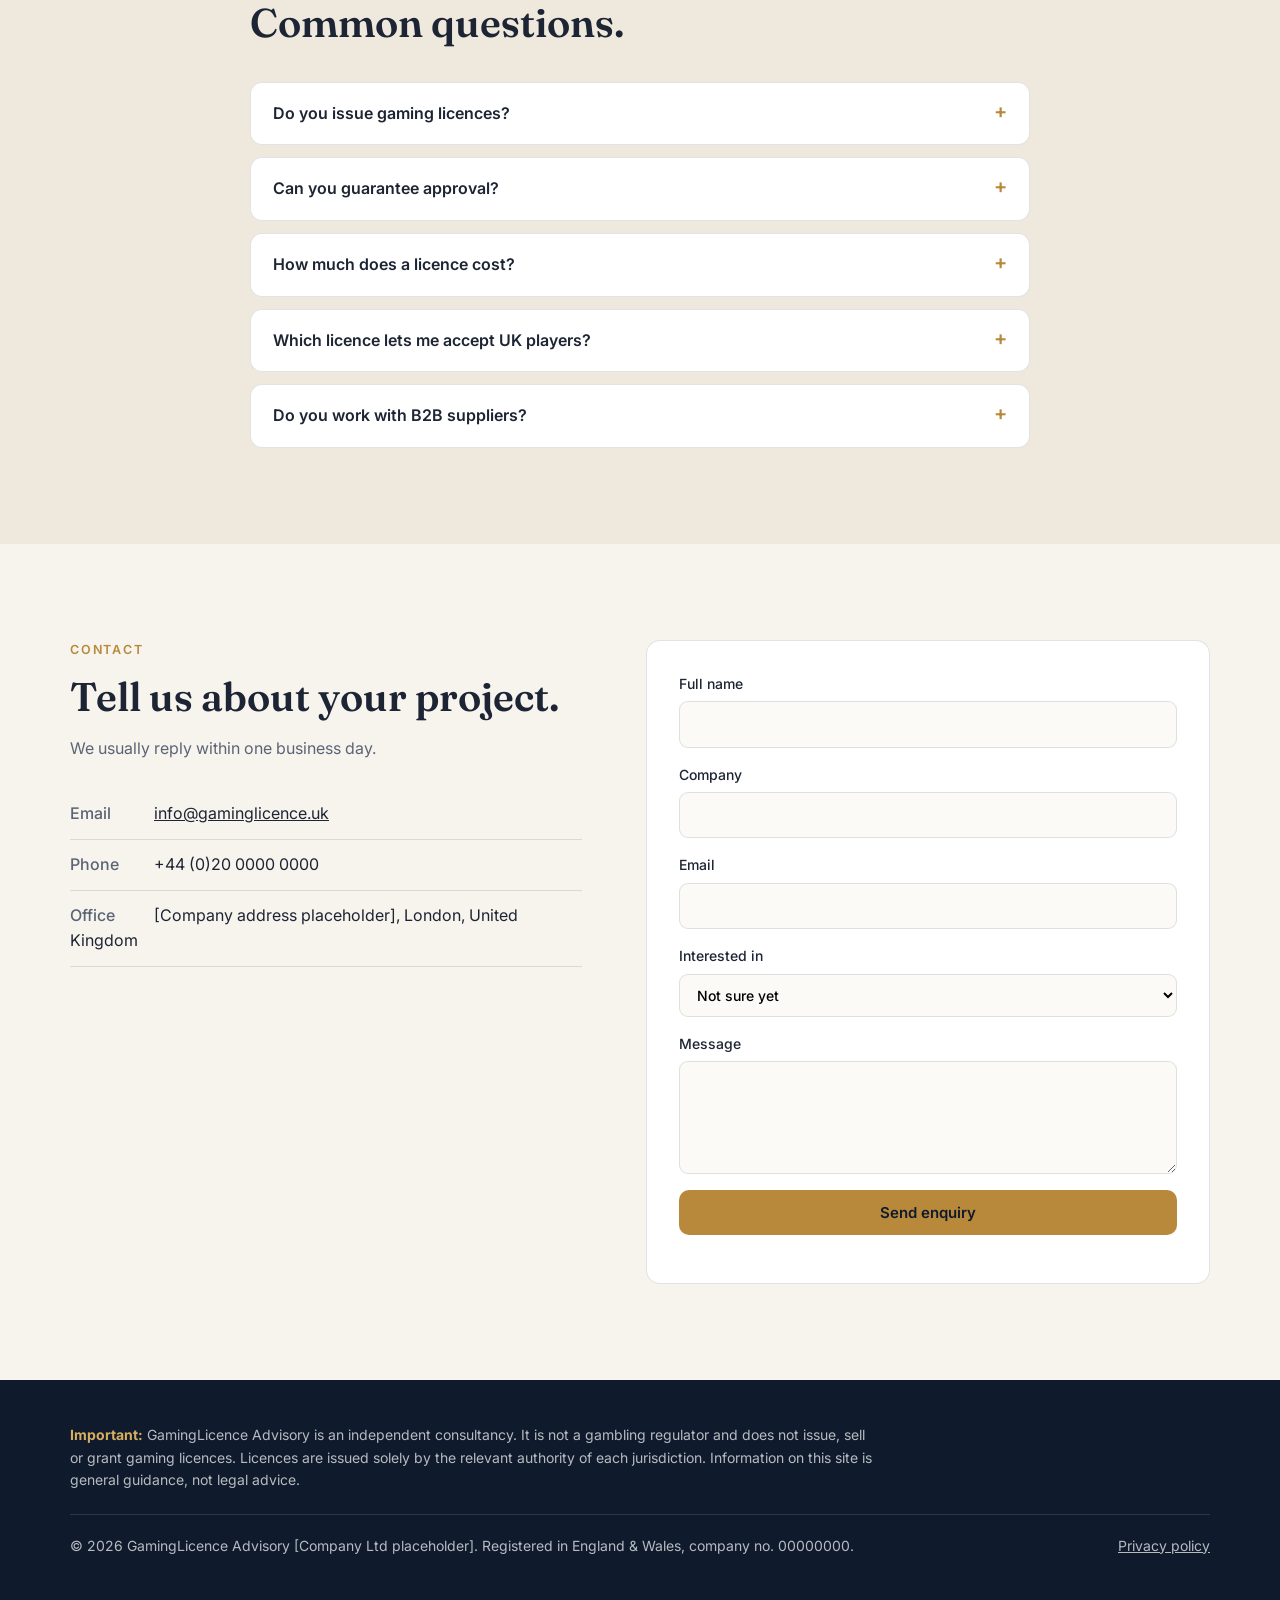
==== commit 484237d4: "Replace the GamingLicence monogram with a royal crest" ====
--- a/index.html
+++ b/index.html
@@ -5,18 +5,18 @@
 <meta name="viewport" content="width=device-width, initial-scale=1">
 <title>GamingLicence Advisory — iGaming Licensing Consultancy</title>
 <meta name="description" content="Independent consultancy helping betting and casino operators obtain and maintain gaming licences from official regulators in Curaçao, Malta, the Isle of Man, Anjouan, Kahnawake and the UK.">
-<link rel="icon" href="assets/favicon.svg" type="image/svg+xml">
+<link rel="icon" href="assets/favicon.svg?v=2" type="image/svg+xml">
 <link rel="preconnect" href="https://fonts.googleapis.com">
 <link rel="preconnect" href="https://fonts.gstatic.com" crossorigin>
 <link href="https://fonts.googleapis.com/css2?family=Fraunces:opsz,wght@9..144,400;9..144,600&family=Inter:wght@400;500;600&display=swap" rel="stylesheet">
-<link rel="stylesheet" href="assets/styles.css?v=2">
+<link rel="stylesheet" href="assets/styles.css?v=3">
 </head>
 <body>
 
 <header class="site-header">
   <div class="wrap header-inner">
     <a href="#top" class="brand" aria-label="GamingLicence home">
-      <span class="brand-mark" aria-hidden="true">GL</span>
+      <img class="brand-mark" src="assets/favicon.svg?v=2" width="36" height="36" alt="">
       <span class="brand-text">GamingLicence</span>
     </a>
     <button class="nav-toggle" aria-expanded="false" aria-controls="nav">Menu</button>
--- a/assets/styles.css
+++ b/assets/styles.css
@@ -24,7 +24,7 @@
 .site-header { position: sticky; top: 0; z-index: 10; background: rgba(15, 27, 45, .96); backdrop-filter: blur(8px); color: #fff; }
 .header-inner { display: flex; align-items: center; justify-content: space-between; height: 70px; }
 .brand { display: flex; align-items: center; gap: 10px; text-decoration: none; }
-.brand-mark { display: grid; place-items: center; width: 36px; height: 36px; border-radius: 9px; background: var(--brass); color: var(--ink); font-weight: 600; font-size: 14px; letter-spacing: .5px; }
+.brand-mark { display: block; flex: none; width: 36px; height: 36px; }
 .brand-text { font-family: var(--serif); font-size: 19px; }
 .brand-text em { font-style: normal; color: var(--brass-2); margin-left: 4px; }
 .nav { display: flex; align-items: center; gap: 26px; font-size: 15px; }
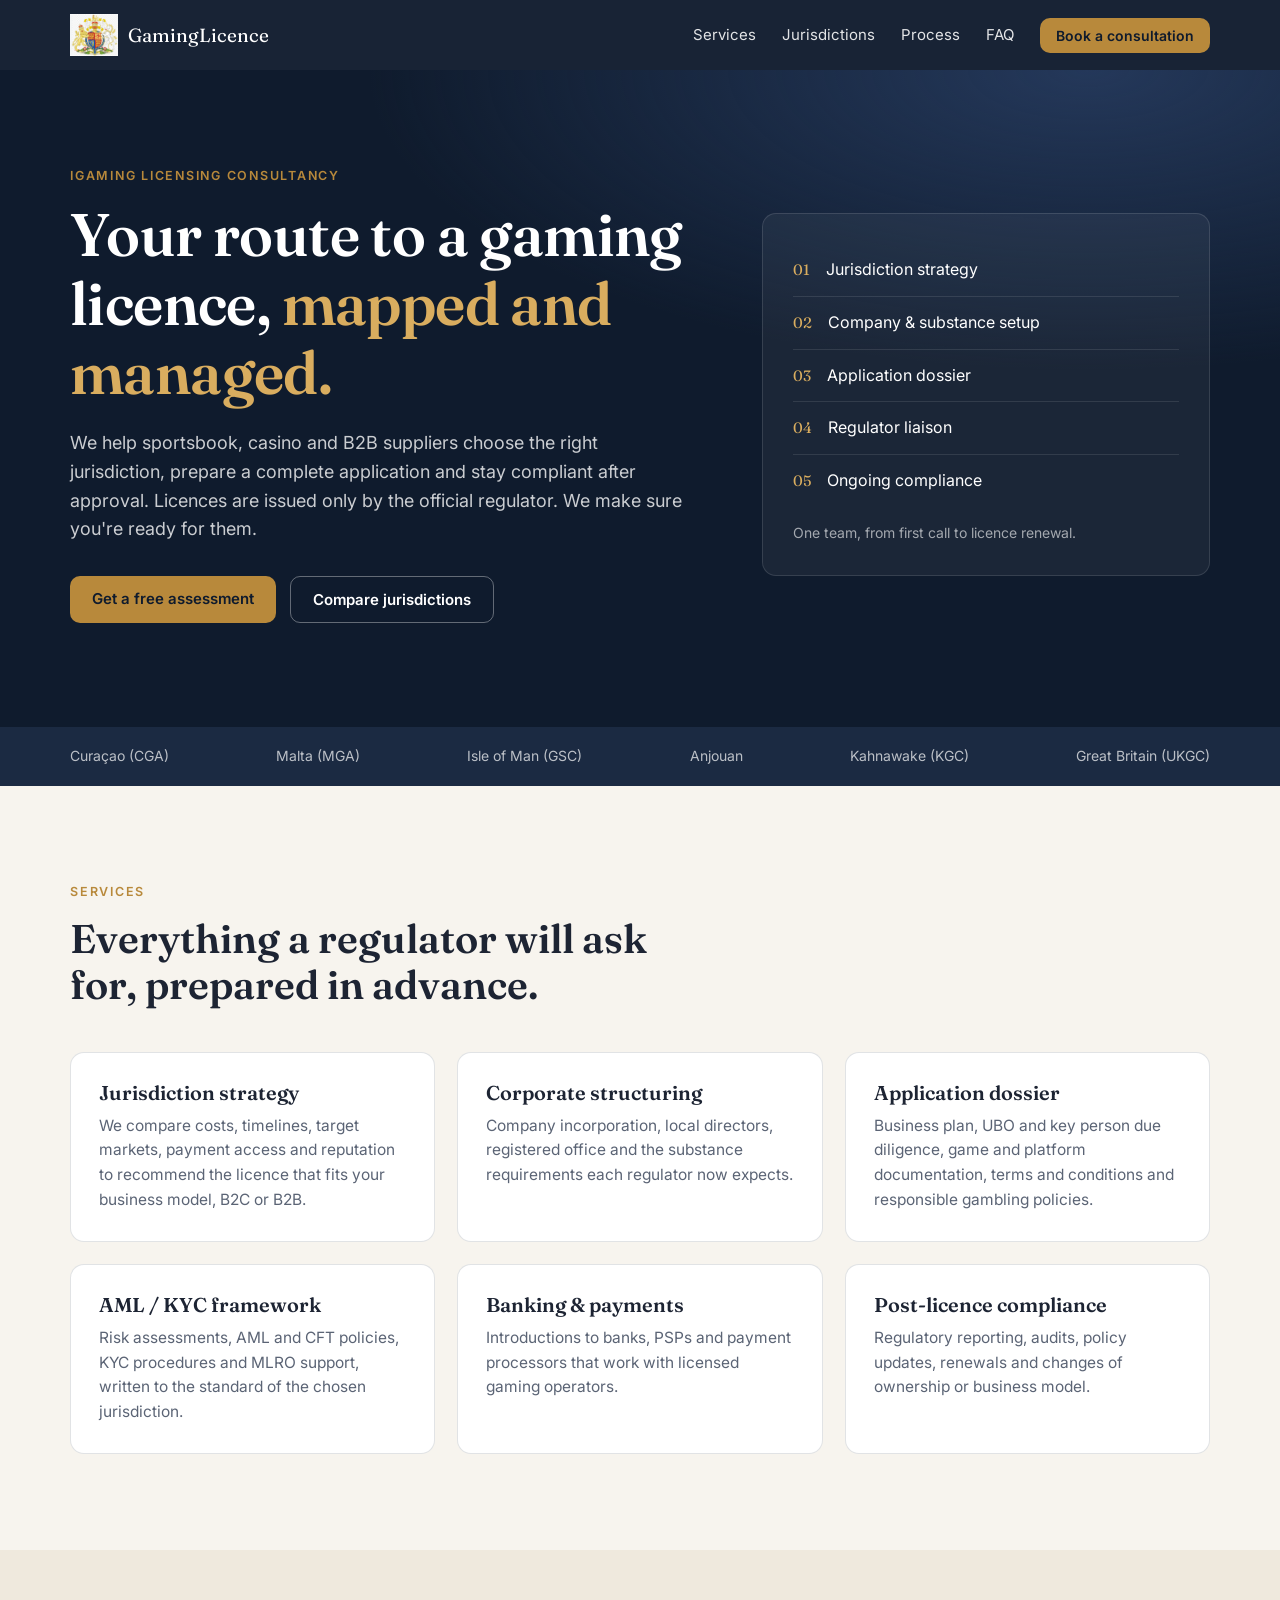
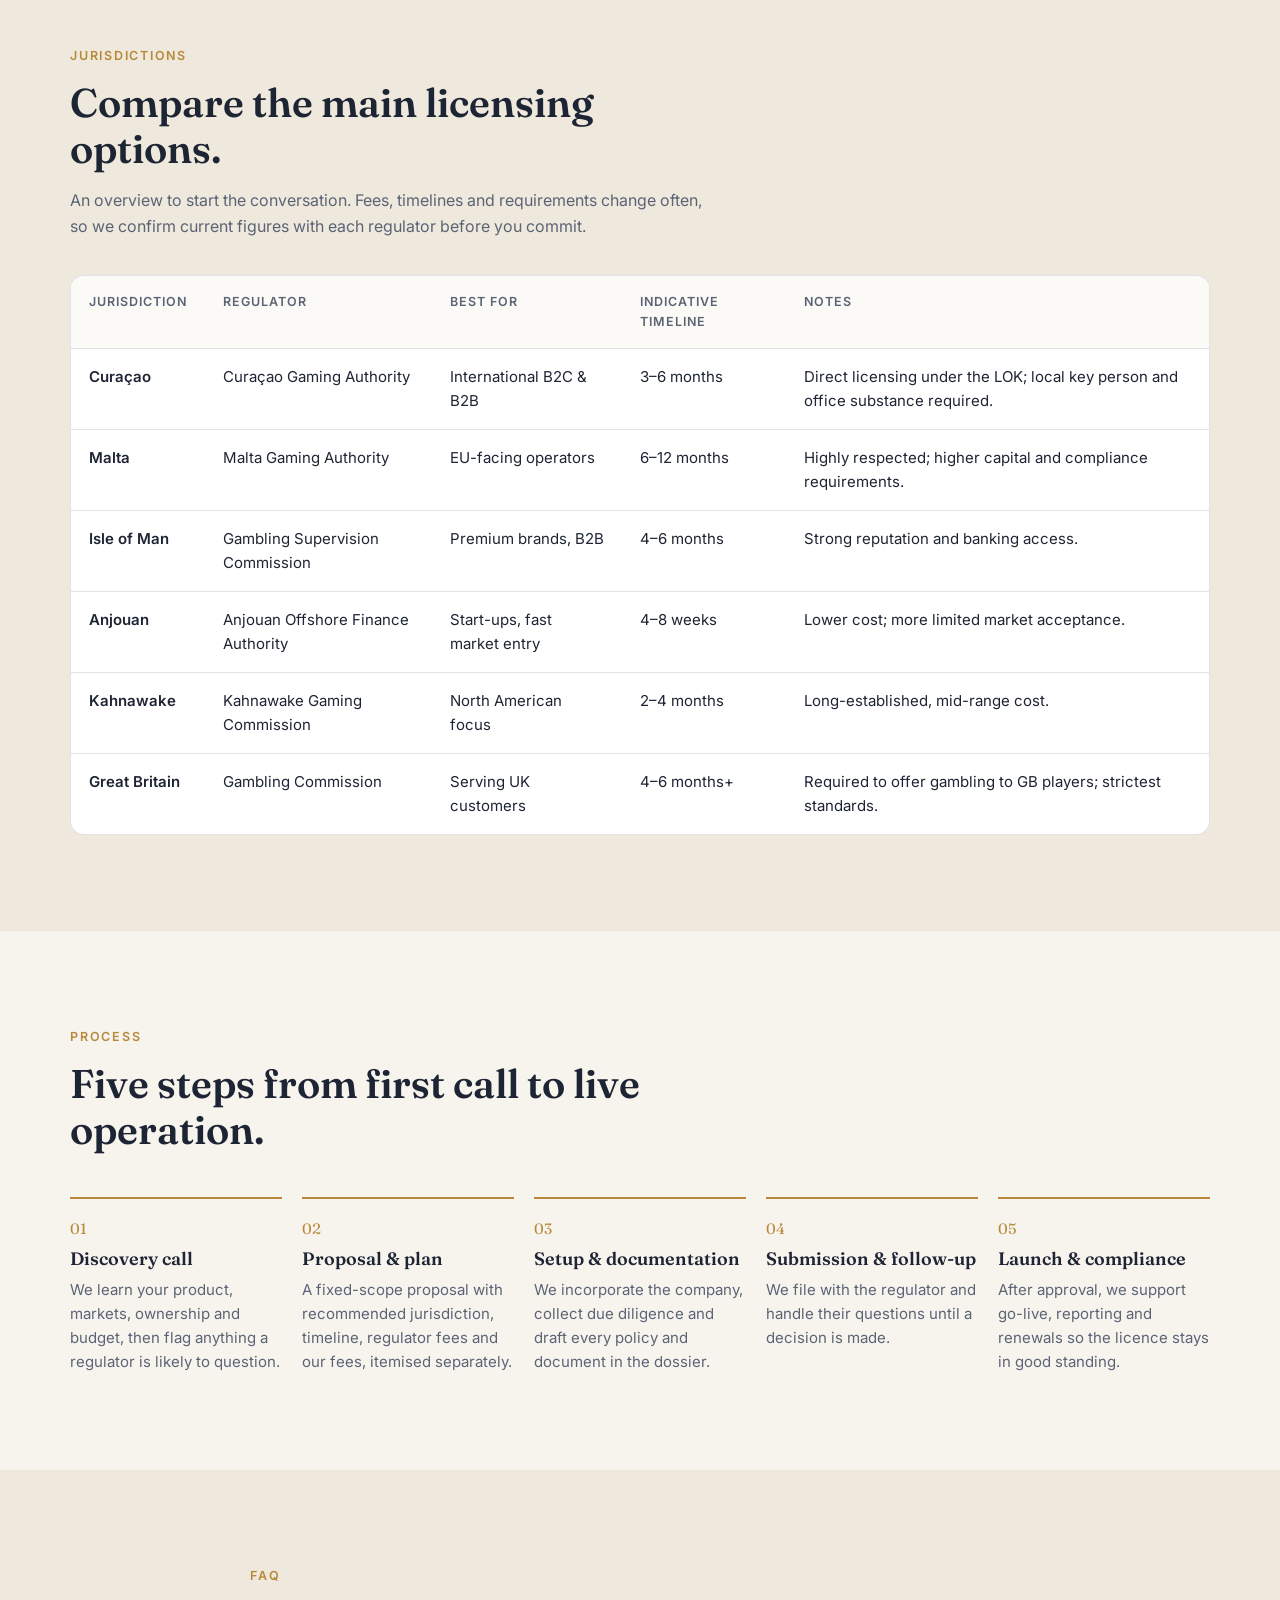
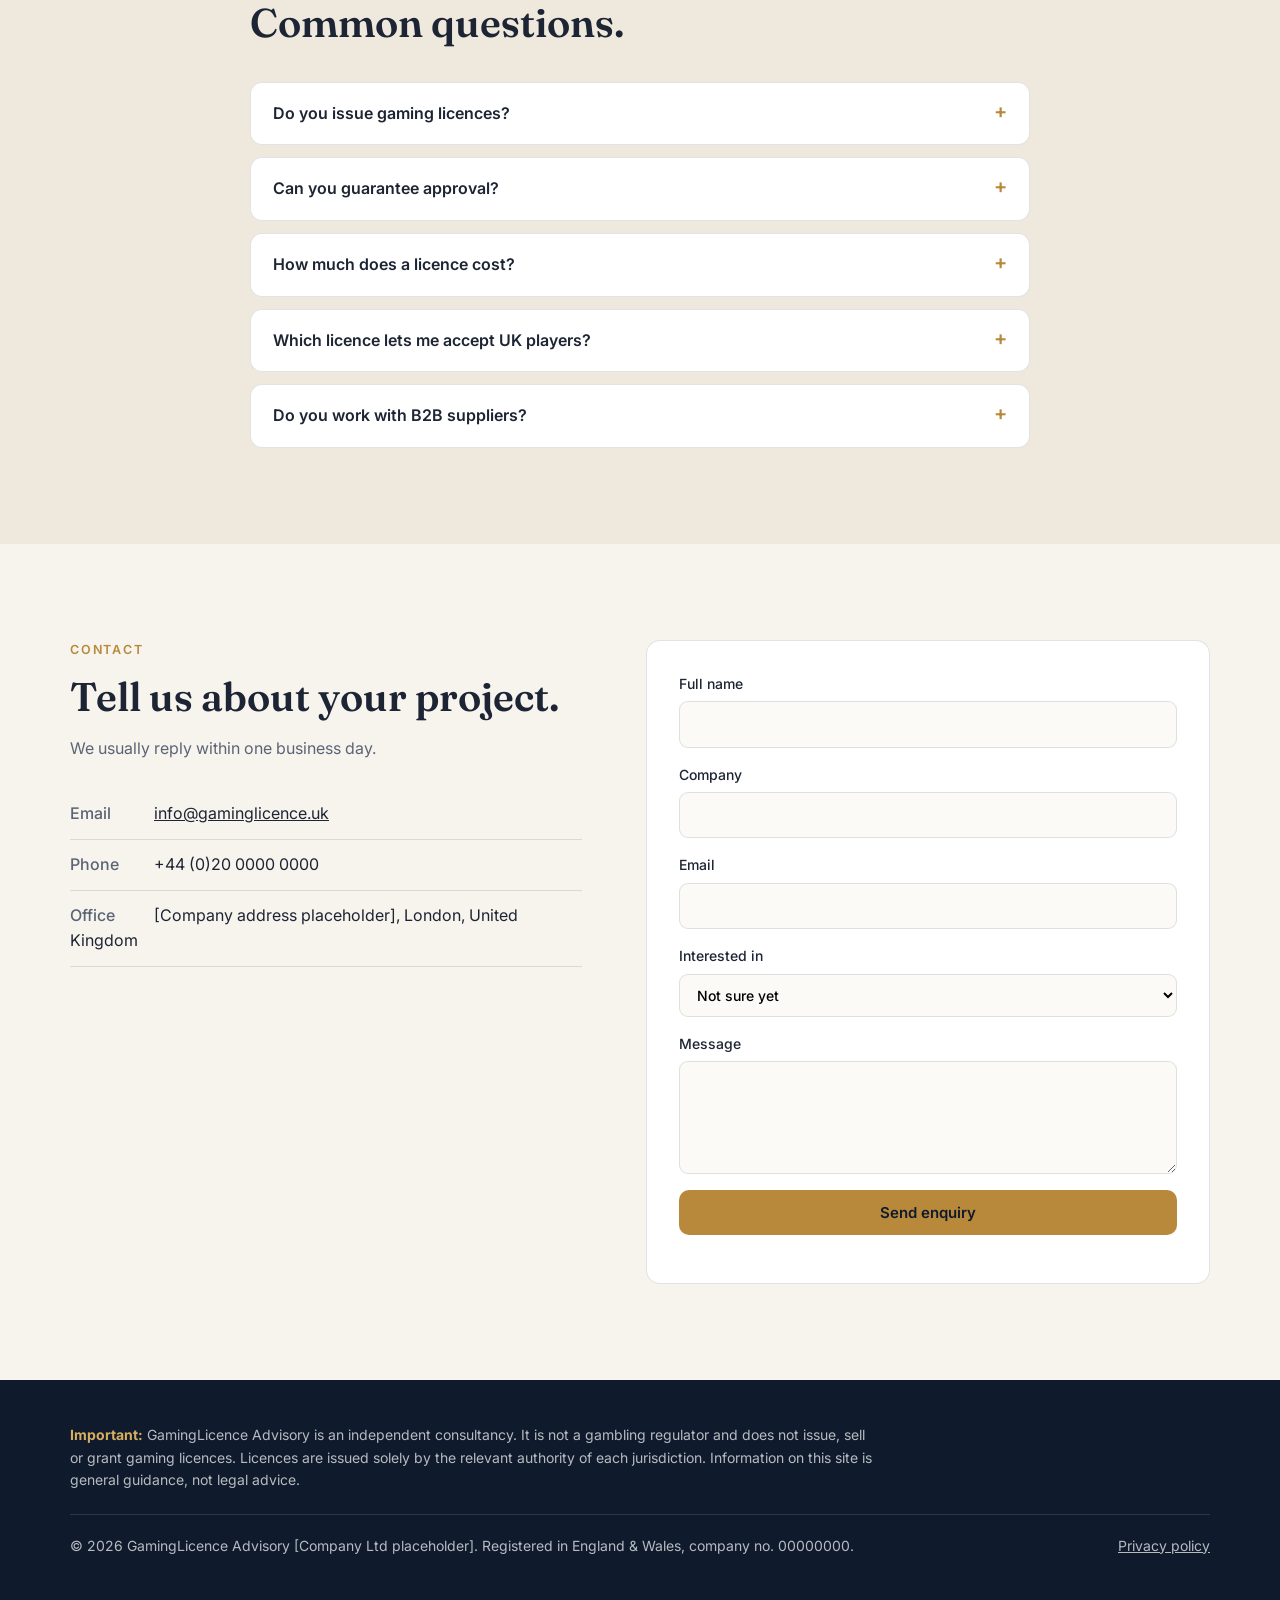
==== commit b5a5678d: "Preview the supplied royal arms in the site header" ====
--- a/index.html
+++ b/index.html
@@ -9,14 +9,14 @@
 <link rel="preconnect" href="https://fonts.googleapis.com">
 <link rel="preconnect" href="https://fonts.gstatic.com" crossorigin>
 <link href="https://fonts.googleapis.com/css2?family=Fraunces:opsz,wght@9..144,400;9..144,600&family=Inter:wght@400;500;600&display=swap" rel="stylesheet">
-<link rel="stylesheet" href="assets/styles.css?v=3">
+<link rel="stylesheet" href="assets/styles.css?v=4">
 </head>
 <body>
 
 <header class="site-header">
   <div class="wrap header-inner">
     <a href="#top" class="brand" aria-label="GamingLicence home">
-      <img class="brand-mark" src="assets/favicon.svg?v=2" width="36" height="36" alt="">
+      <img class="brand-mark" src="assets/royal-arms.png" width="48" height="44" alt="">
       <span class="brand-text">GamingLicence</span>
     </a>
     <button class="nav-toggle" aria-expanded="false" aria-controls="nav">Menu</button>
--- a/assets/styles.css
+++ b/assets/styles.css
@@ -24,7 +24,7 @@
 .site-header { position: sticky; top: 0; z-index: 10; background: rgba(15, 27, 45, .96); backdrop-filter: blur(8px); color: #fff; }
 .header-inner { display: flex; align-items: center; justify-content: space-between; height: 70px; }
 .brand { display: flex; align-items: center; gap: 10px; text-decoration: none; }
-.brand-mark { display: block; flex: none; width: 36px; height: 36px; }
+.brand-mark { display: block; flex: none; object-fit: contain; }
 .brand-text { font-family: var(--serif); font-size: 19px; }
 .brand-text em { font-style: normal; color: var(--brass-2); margin-left: 4px; }
 .nav { display: flex; align-items: center; gap: 26px; font-size: 15px; }
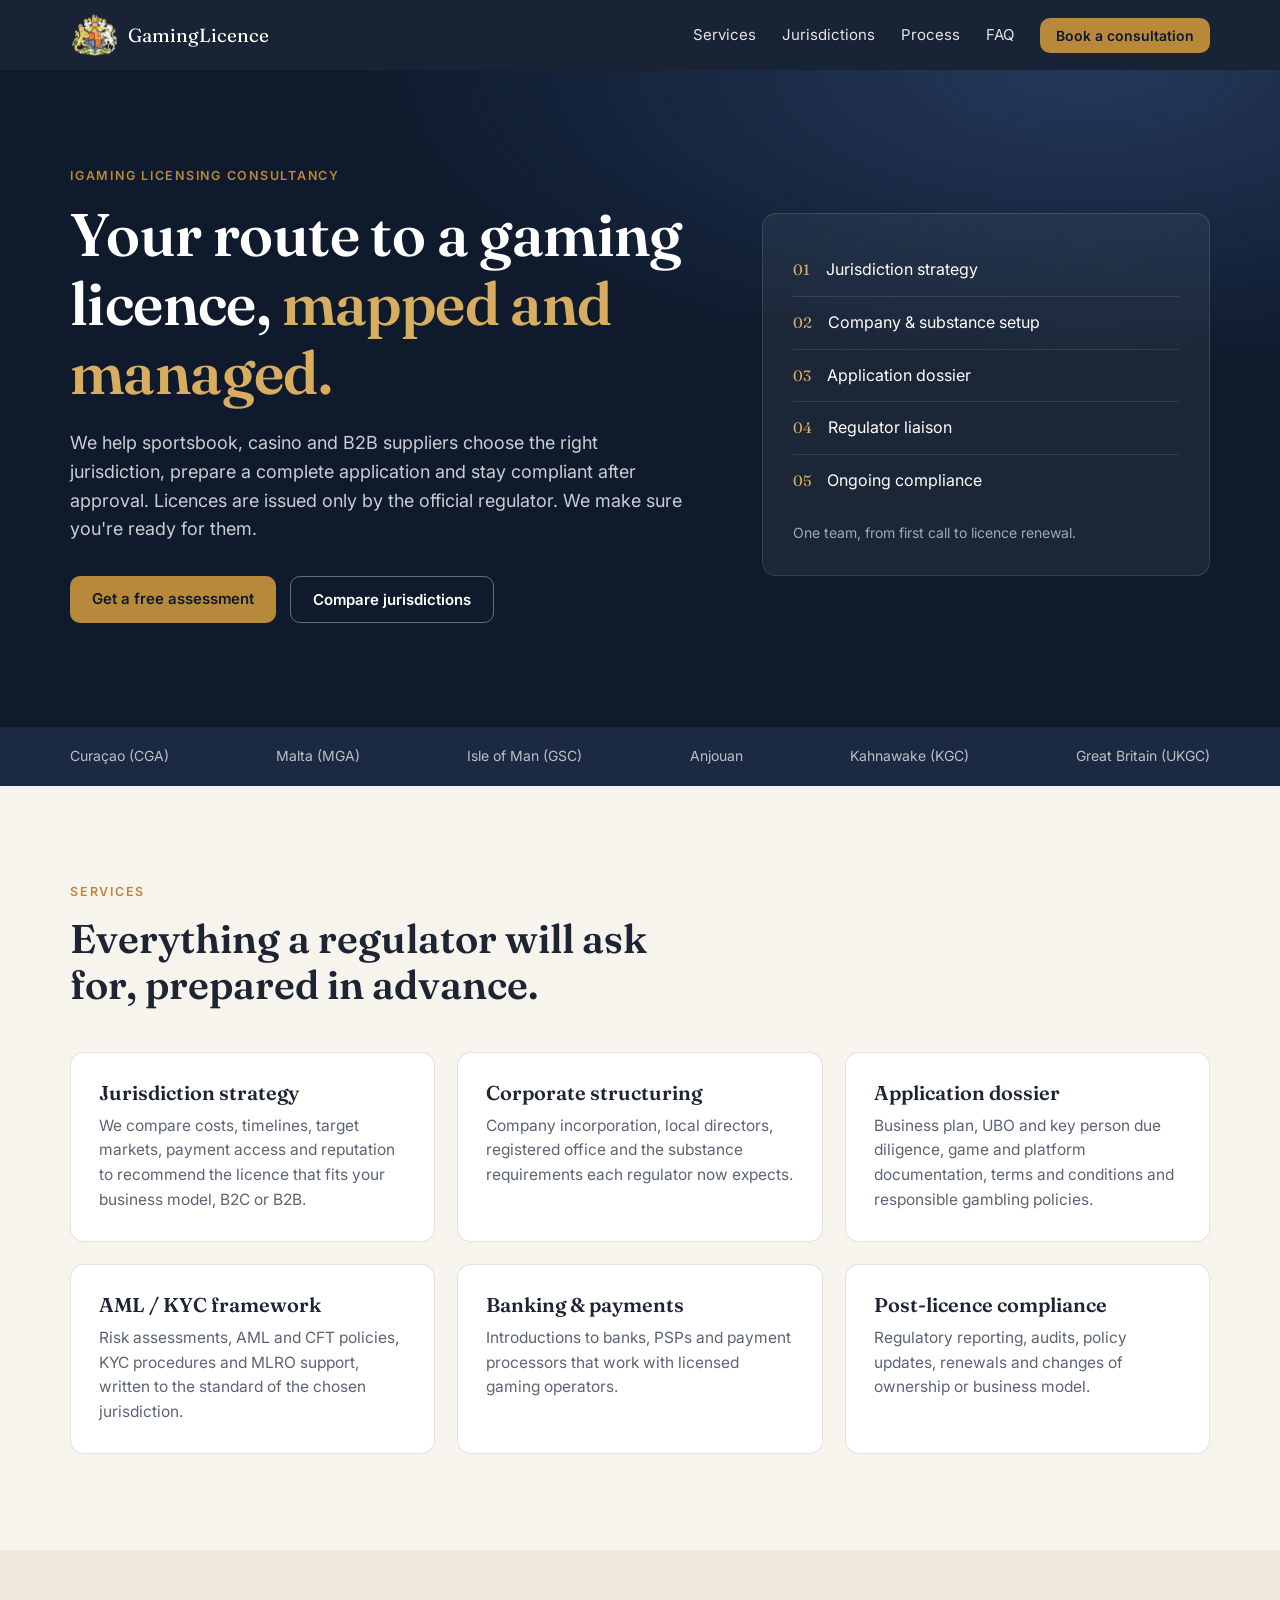
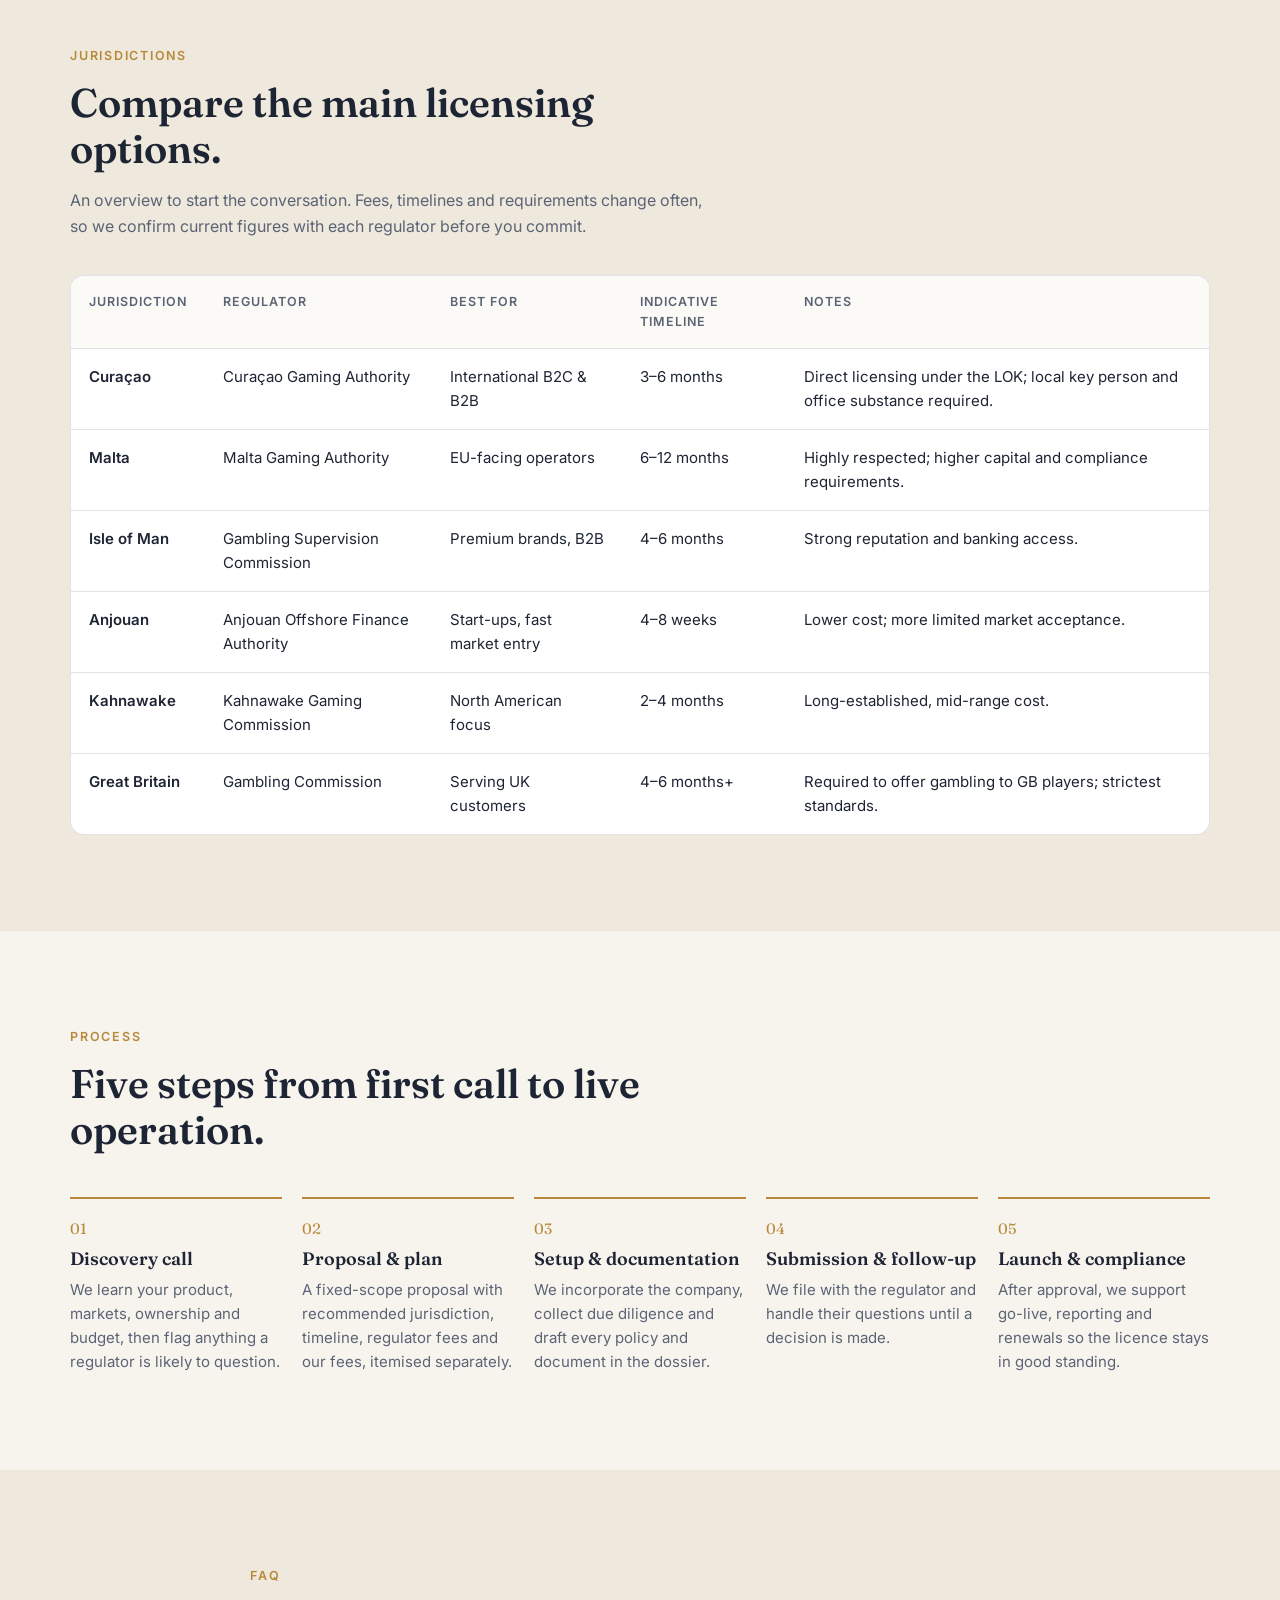
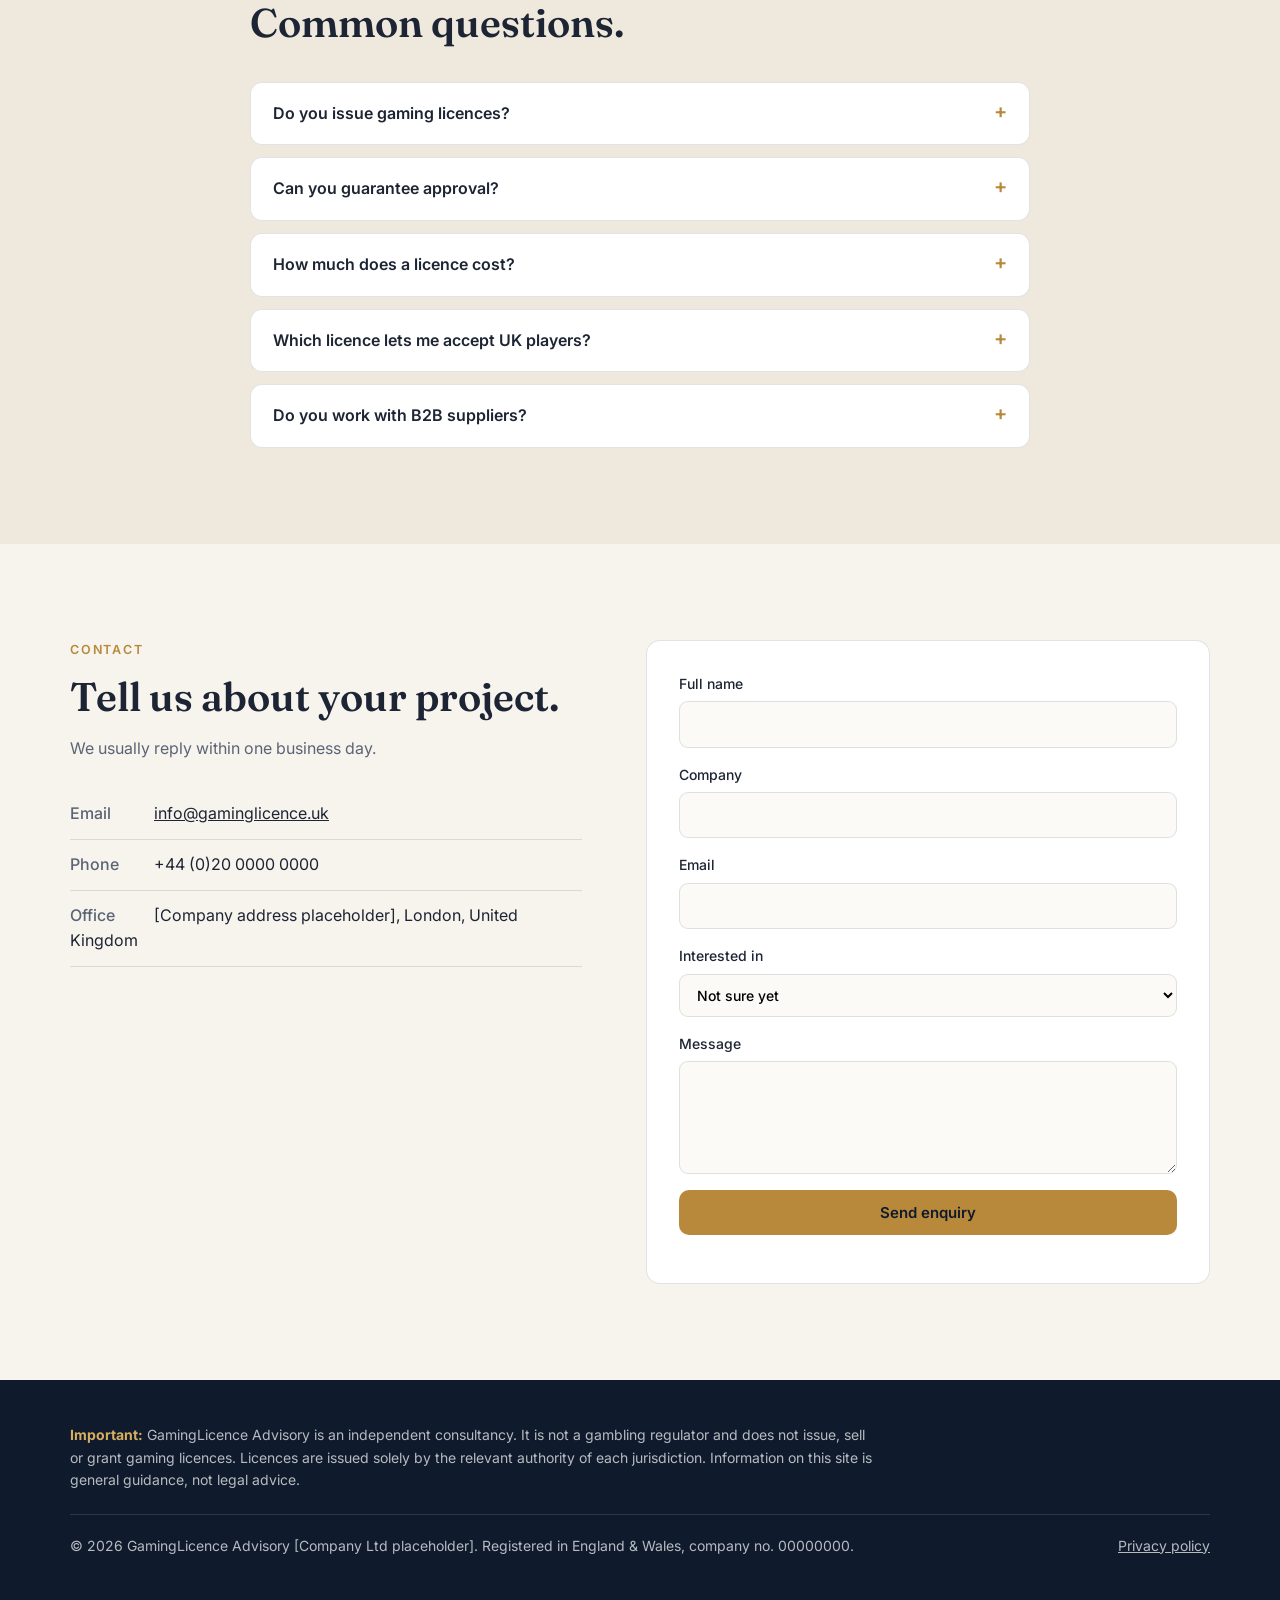
==== commit 445f86e9: "Remove the checkerboard from the royal arms" ====
--- a/index.html
+++ b/index.html
@@ -16,7 +16,7 @@
 <header class="site-header">
   <div class="wrap header-inner">
     <a href="#top" class="brand" aria-label="GamingLicence home">
-      <img class="brand-mark" src="assets/royal-arms.png" width="48" height="44" alt="">
+      <img class="brand-mark" src="assets/royal-arms.png?v=2" width="48" height="44" alt="">
       <span class="brand-text">GamingLicence</span>
     </a>
     <button class="nav-toggle" aria-expanded="false" aria-controls="nav">Menu</button>
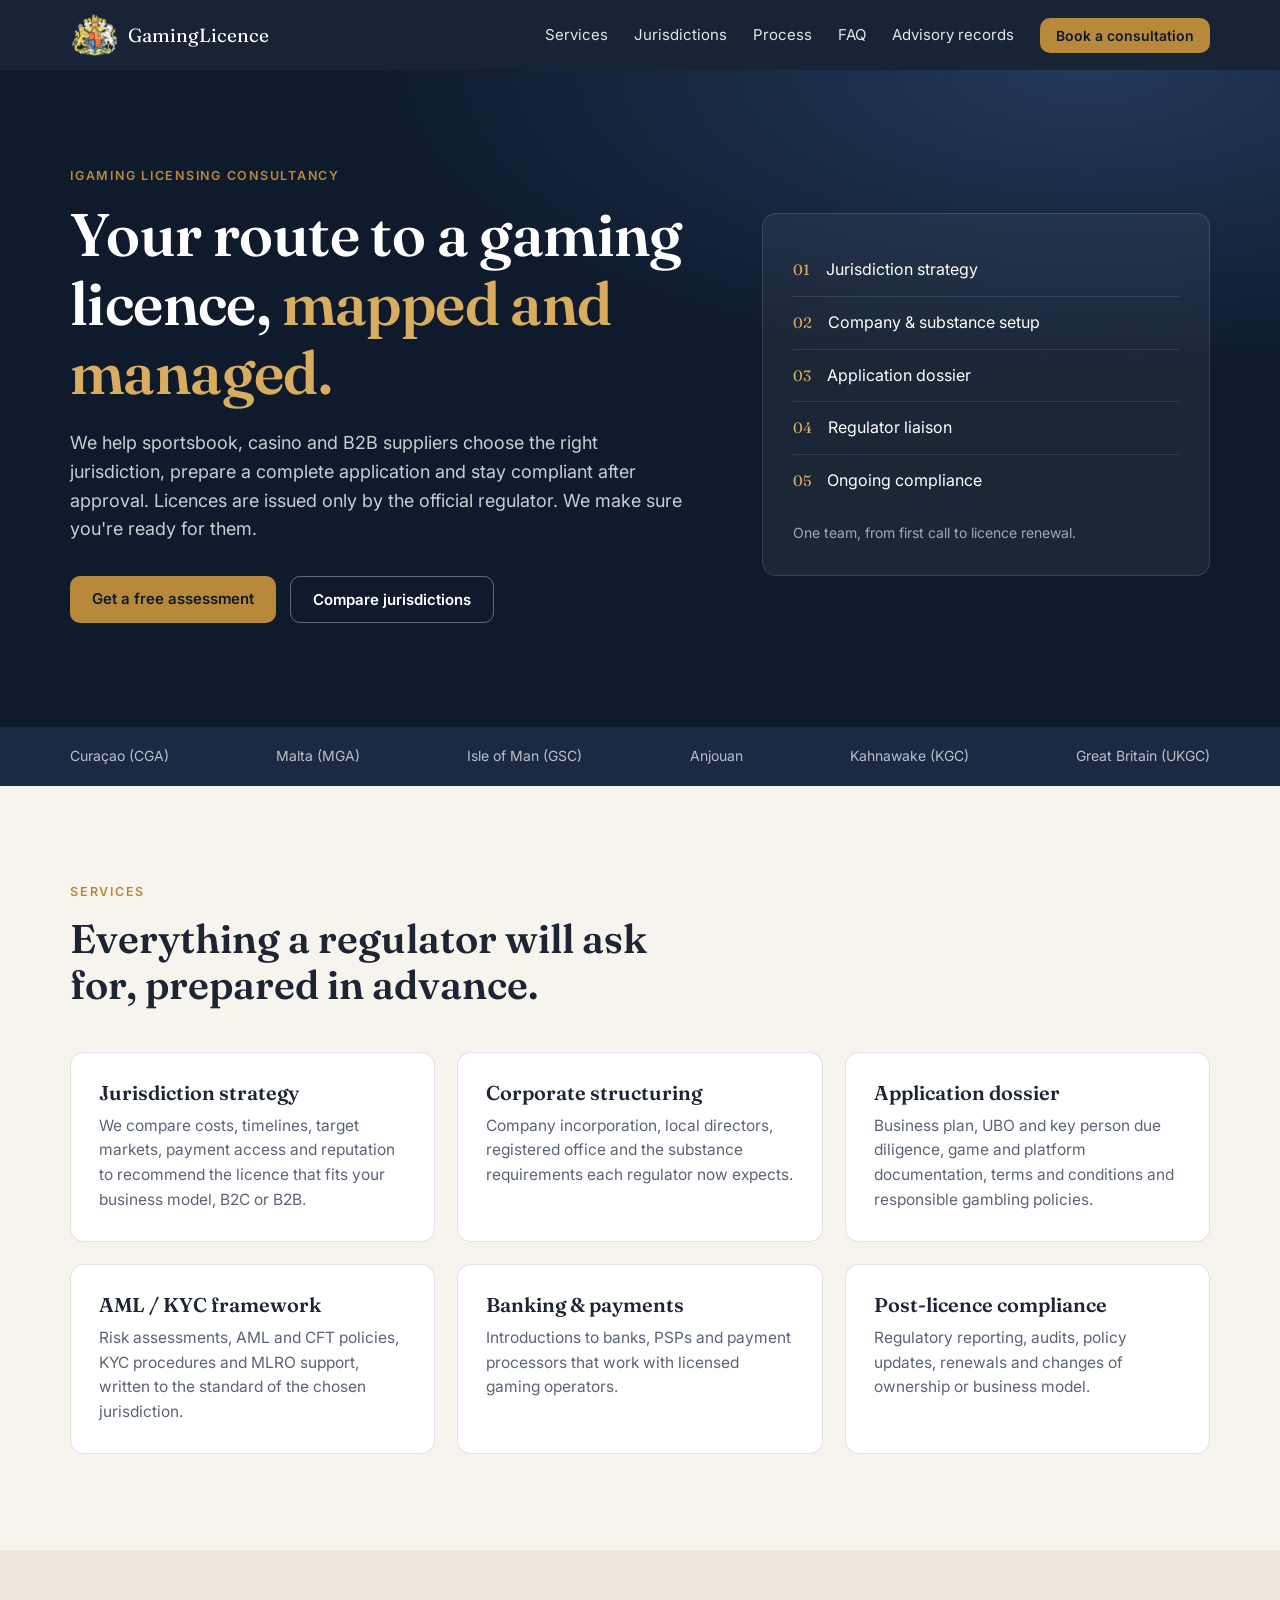
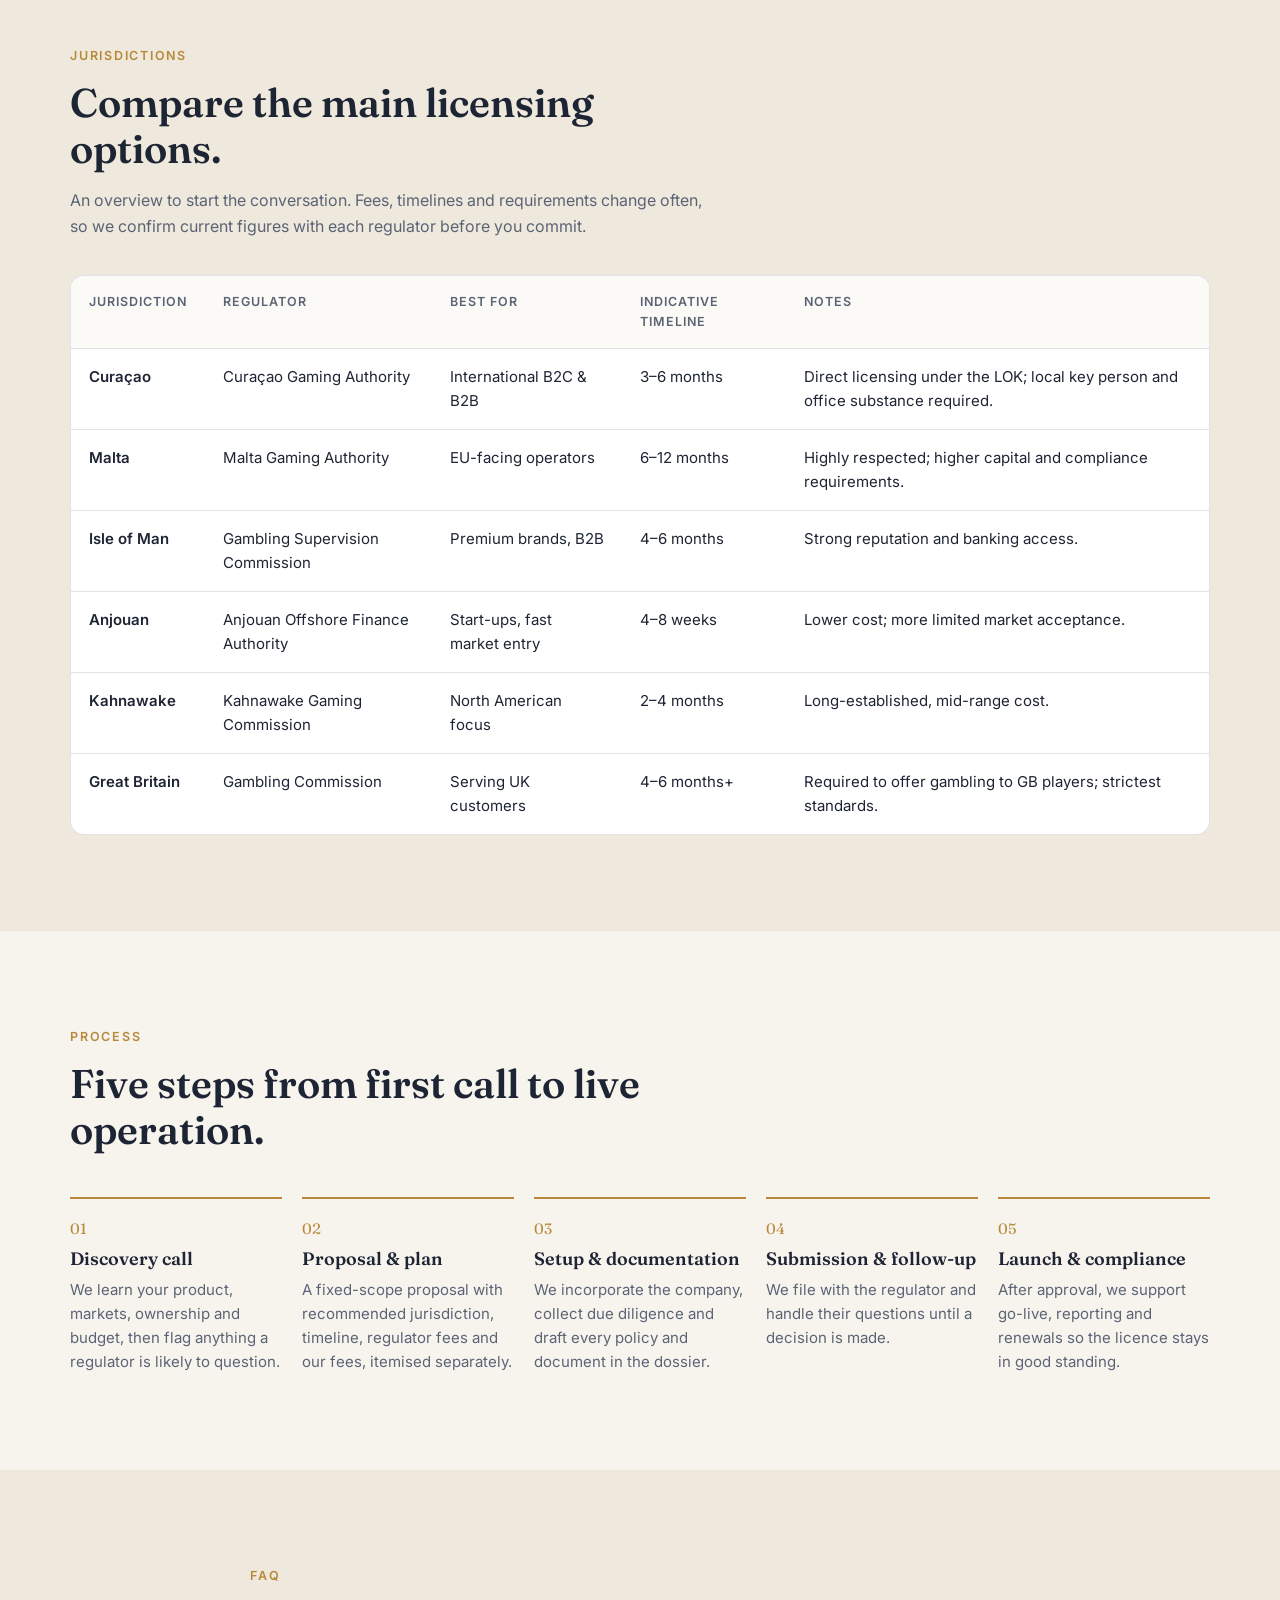
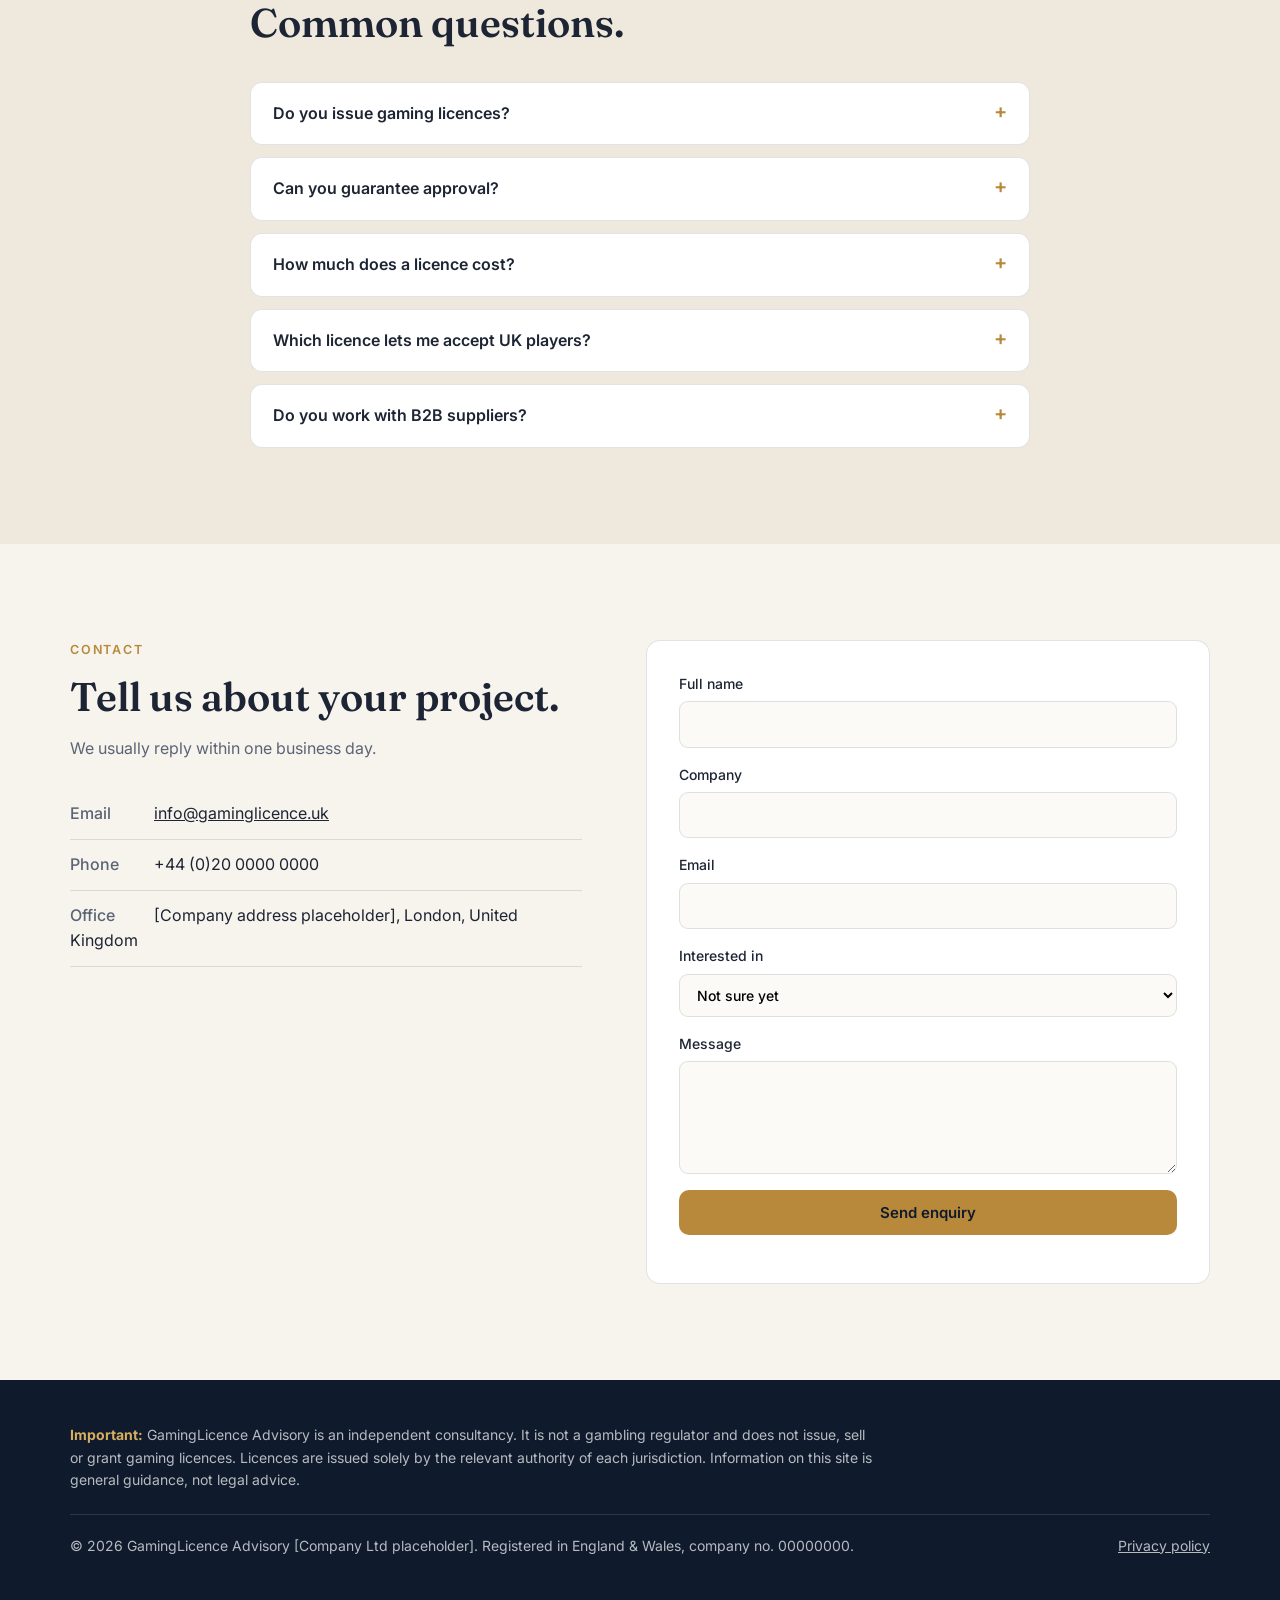
==== commit 232263b6: "Publish sequential advisory records starting with KickBahis" ====
--- a/index.html
+++ b/index.html
@@ -25,6 +25,7 @@
       <a href="#jurisdictions">Jurisdictions</a>
       <a href="#process">Process</a>
       <a href="#faq">FAQ</a>
+      <a href="advisory-records.html">Advisory records</a>
       <a href="#contact" class="btn btn-small">Book a consultation</a>
     </nav>
   </div>
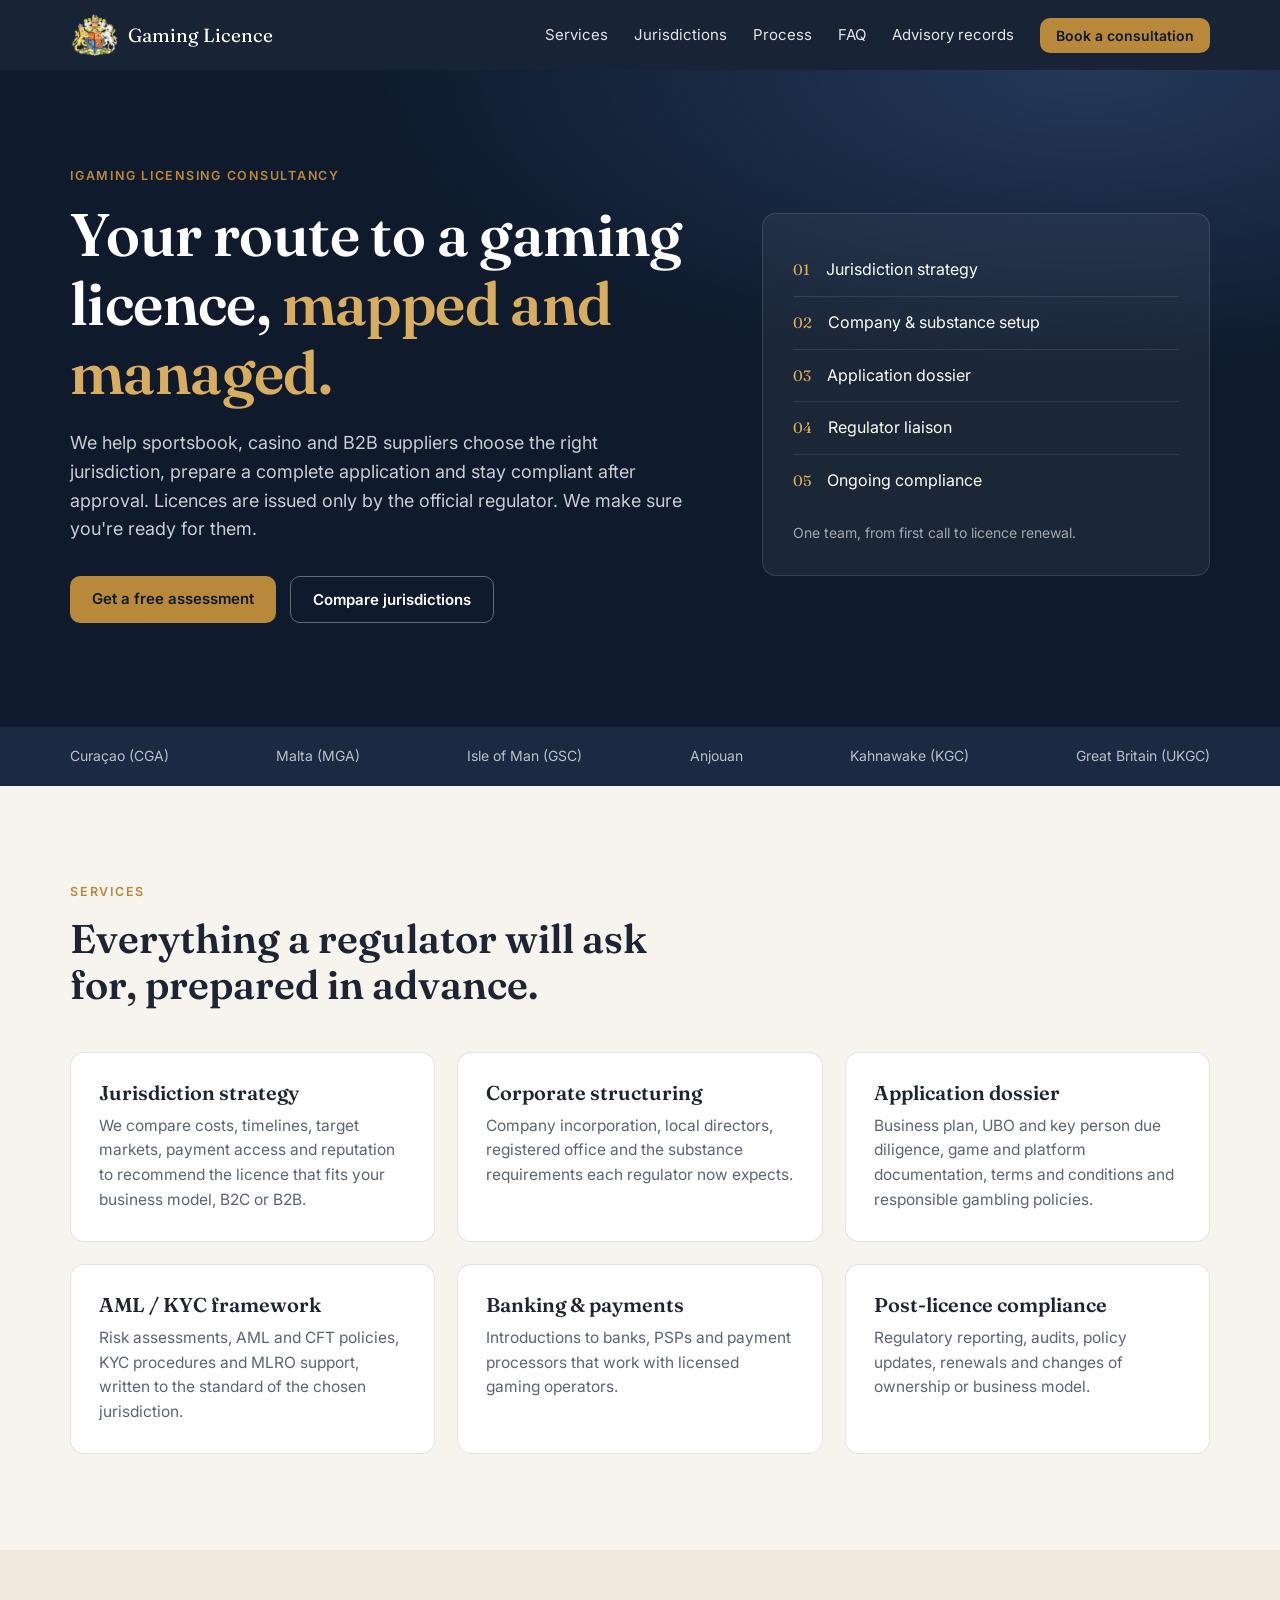
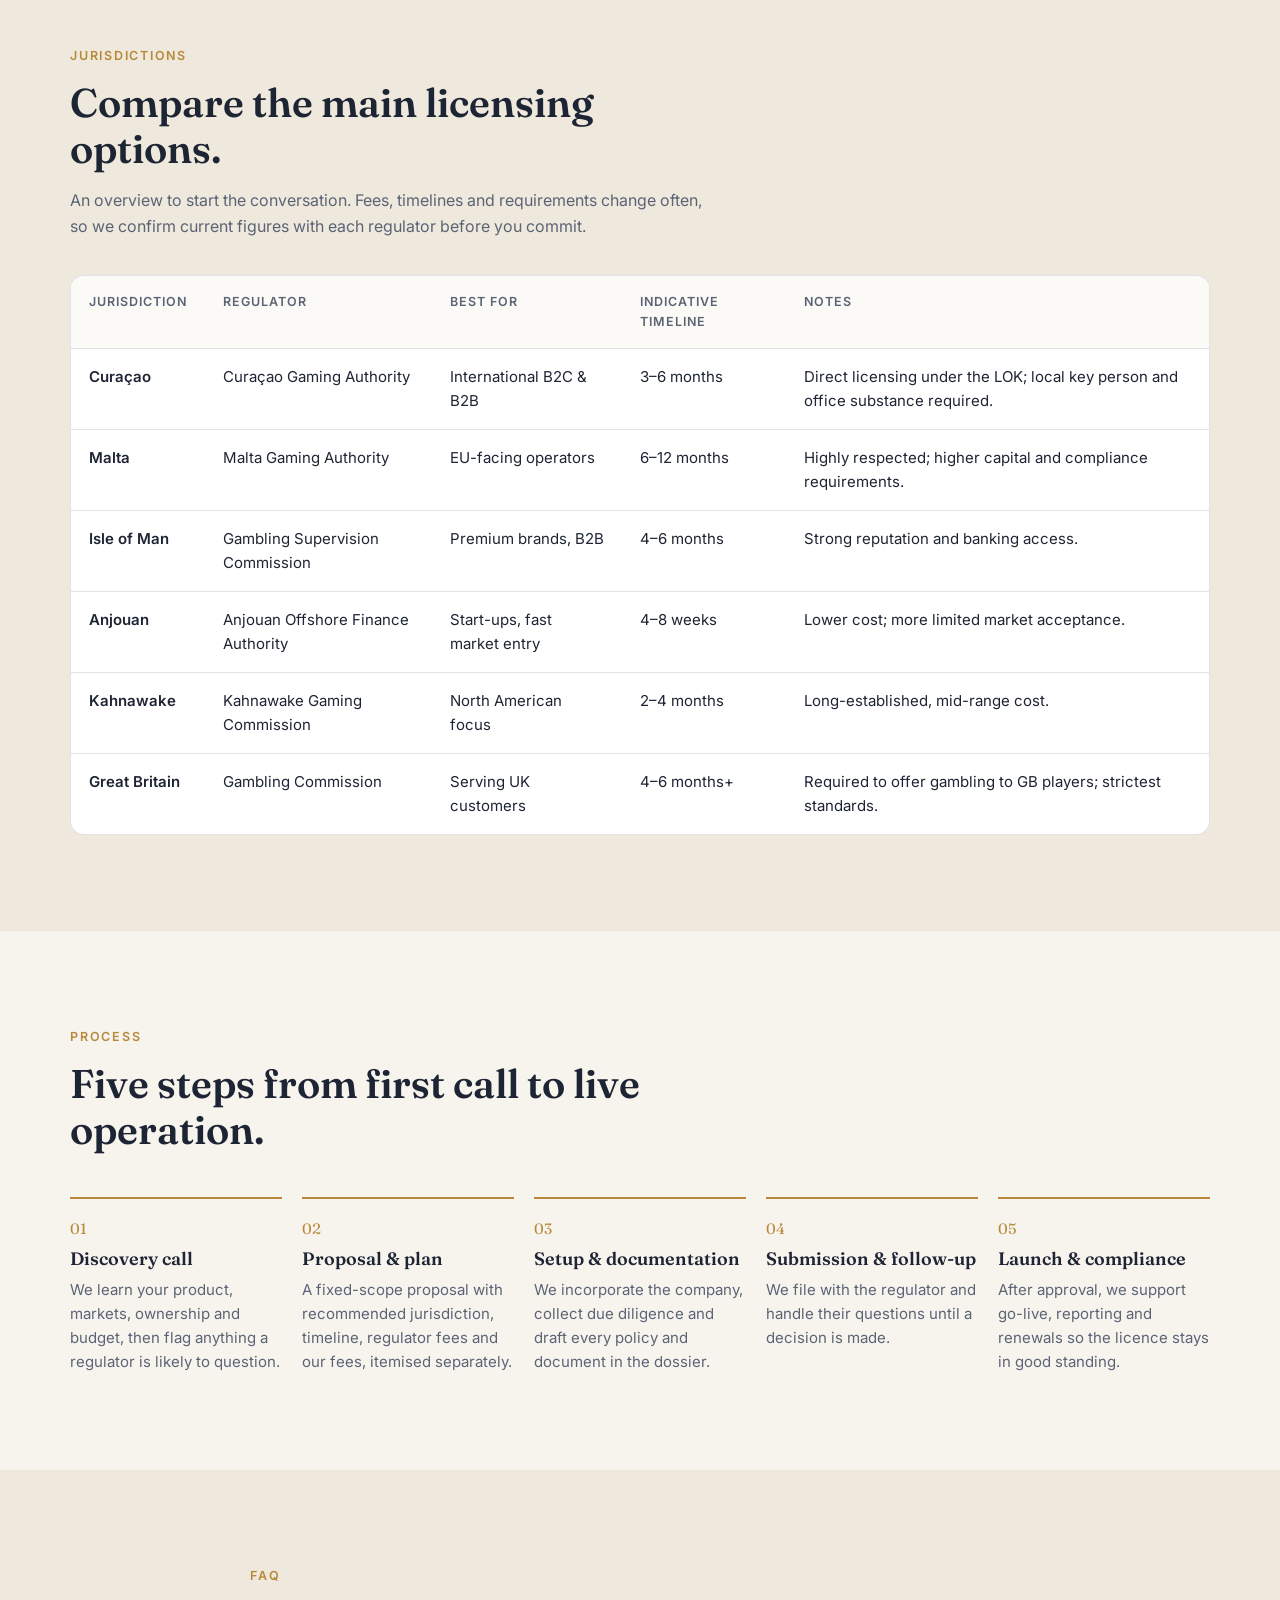
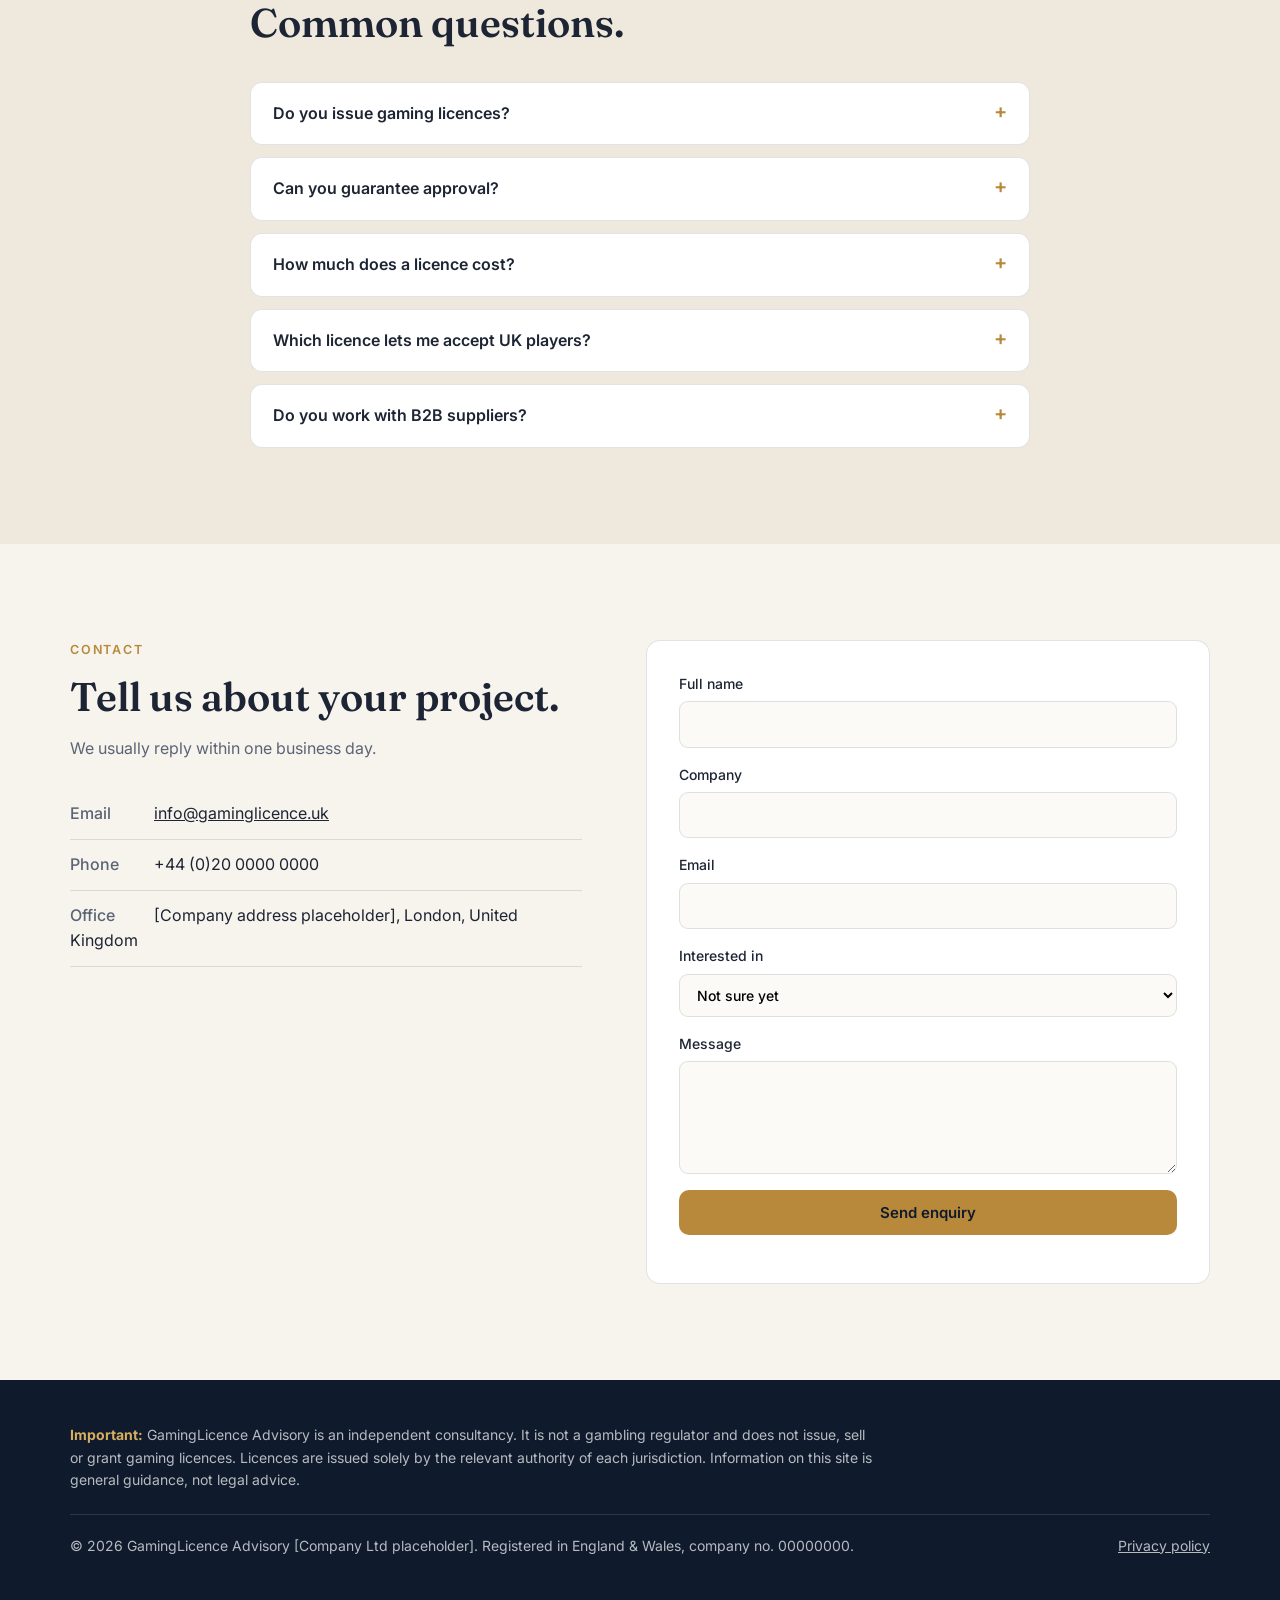
==== commit 06929b76: "Add space to Gaming Licence header" ====
--- a/index.html
+++ b/index.html
@@ -15,9 +15,9 @@
 
 <header class="site-header">
   <div class="wrap header-inner">
-    <a href="#top" class="brand" aria-label="GamingLicence home">
+    <a href="#top" class="brand" aria-label="Gaming Licence home">
       <img class="brand-mark" src="assets/royal-arms.png?v=2" width="48" height="44" alt="">
-      <span class="brand-text">GamingLicence</span>
+      <span class="brand-text">Gaming Licence</span>
     </a>
     <button class="nav-toggle" aria-expanded="false" aria-controls="nav">Menu</button>
     <nav id="nav" class="nav">
